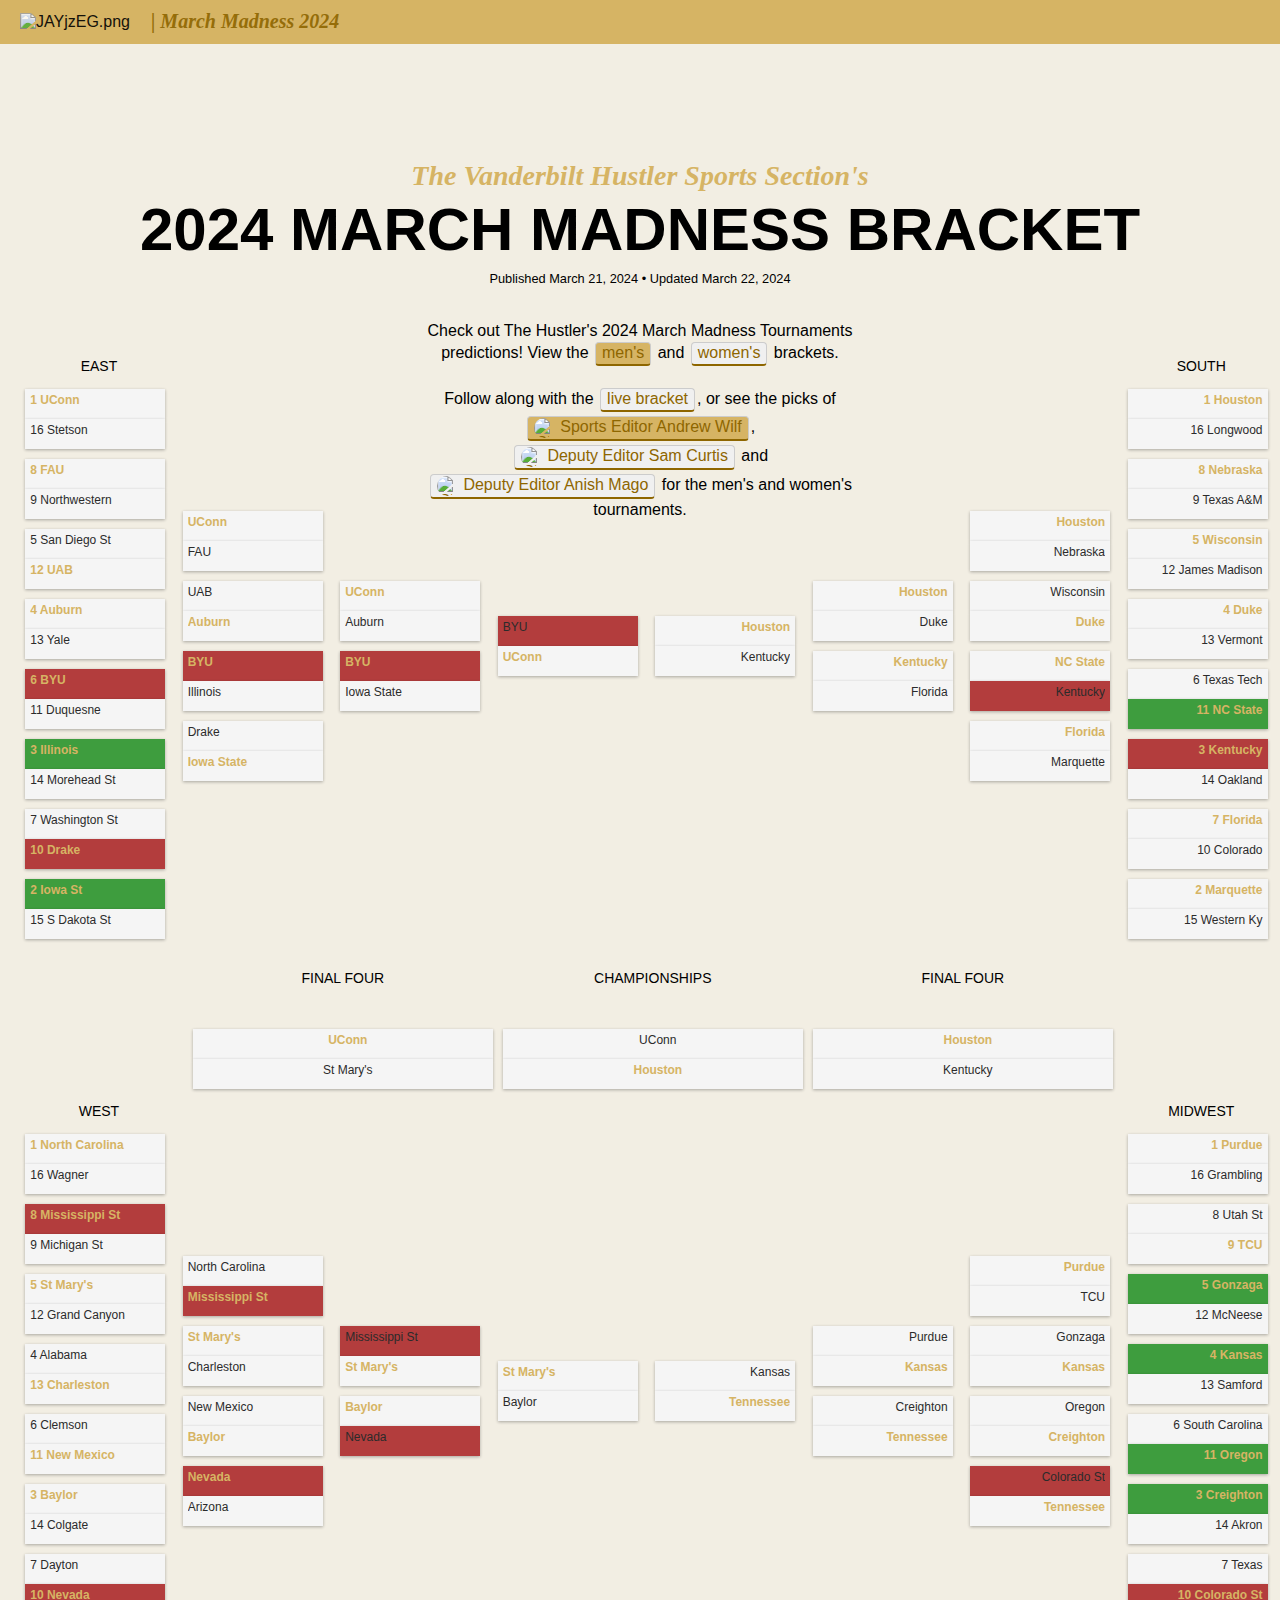
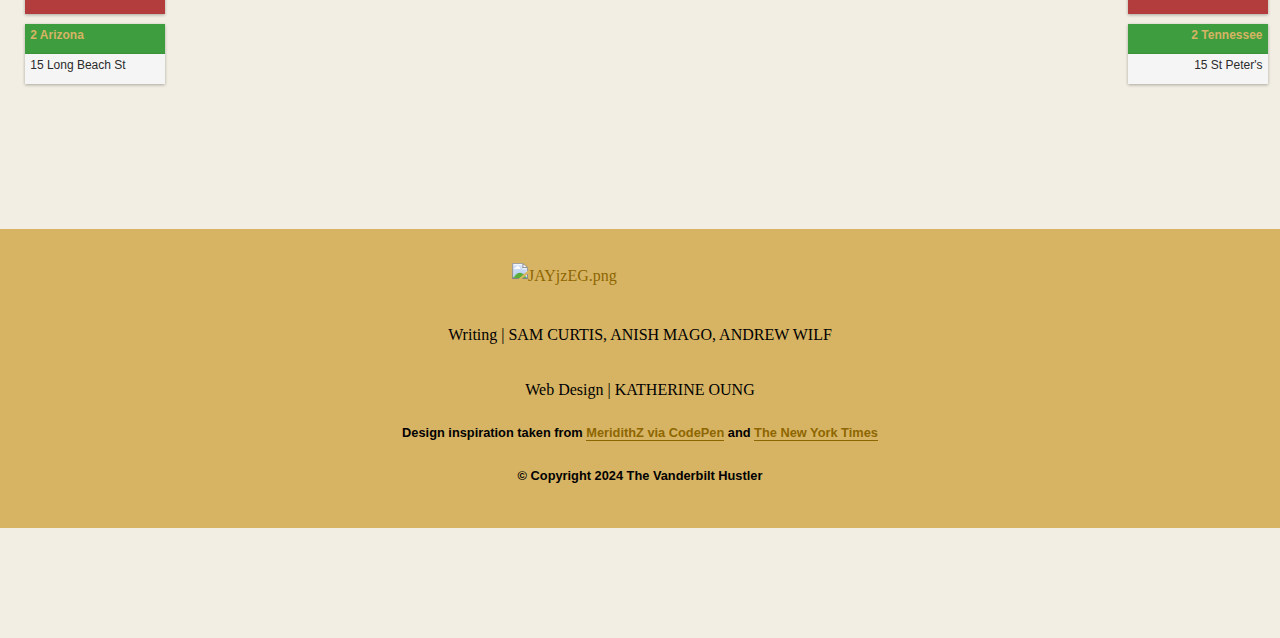
==== docs/mens-andrew-wilf.html @ 77423e3f "women's right, mens needs fix" ====
<!DOCTYPE html>
<html lang="en">
<head>
    <meta charset="UTF-8">
    <meta name="viewport" content="width=device-width, initial-scale=1.0">
    <meta http-equiv="X-UA-Compatible" content="ie=edge">
    
    <!-- Title -->
    <!-- TO DO change to your title -->
    <title onclick="location.href='index.html';">March Madness 2024 | The Vanderbilt Hustler</title>

    <!-- favicon -->
    <link rel="SHORTCUT ICON" href="https://iili.io/JAYjzEG.png">

    <!-- CSS stylesheets -->
    <link rel="stylesheet" href="css/normalize.css"> <!-- normalize — removes default browser styles -->
    <!-- see how bootstrap works: https://getbootstrap.com/docs/5.1/getting-started/introduction/ -->
    <link rel="stylesheet" href="https://stackpath.bootstrapcdn.com/bootstrap/4.1.3/css/bootstrap.min.css" integrity="sha384-MCw98/SFnGE8fJT3GXwEOngsV7Zt27NXFoaoApmYm81iuXoPkFOJwJ8ERdknLPMO" crossorigin="anonymous"> <!-- Bootstrap — for aligning text columns -->
    <link rel="stylesheet" href="./css/main.css"> <!-- default styles -->
    <link rel="stylesheet" href="./css/stylepreds.css"> <!-- Local stylesheet — put all your design choices here -->

    <!-- Font Awesome — for the social media icons and hamburger menu icon -->
    <script src="https://kit.fontawesome.com/ea52966d59.js" crossorigin="anonymous"></script>    

    <!-- TO DO: SOCIAL CARDS — editors will help you with this, don't worry about it for now -->
    <!-- BUT DONT FORGET ABOUT IT or your dom image won't show up on social media/texting -->
    <!--Open Graph Card for social display (Be sure to change these!)-->
    <meta property="og:url" content="http://vanderbilthustler.features.com/HustlerWrapped2023/home"/>
    <meta property="og:type" content="article"/>
    <meta property="og:title" content="Vanderbilt Hustler March Madness 2024"/> <!-- headline -->
    <meta property="og:description" content="The Hustler's 2023 year in review"/> <!-- abstract -->
    <meta property="og:site_name" content="Results and Hustler predications for March Madness">
    <meta property="og:image" content=""/> <!-- link to dominant image -->

    <!--Twitter Social Card (Be sure to change these!)-->
    <meta name="twitter:card" content="summary_large_image">
    <meta name="twitter:site" content="@VandyHustler">
    <meta name="twitter:creator" content="@VandyHustler">
    <meta name="twitter:title" content="Vanderbilt Hustler March Madness 2024"> <!-- headline -->
    <meta name="twitter:description" content="Results and Hustler predications for March Madness"> <!-- abstract -->
    <meta name="twitter:image" content=""> <!-- dominant image -->


</head>
<body>
    <!-- Google Tag Manager -->
    <!-- (also don't have to worry about this at all) -->
    <noscript>
        <iframe src="//www.googletagmanager.com/ns.html?id=GTM-NBJX8F" height="0" width="0" style="display:none;visibility:hidden"></iframe>
    </noscript>
    <script>(function(w,d,s,l,i){w[l]=w[l]||[];w[l].push({'gtm.start':
        new Date().getTime(),event:'gtm.js'});var f=d.getElementsByTagName(s)[0],
        j=d.createElement(s),dl=l!='dataLayer'?'&l='+l:'';j.async=true;j.src=
        '//www.googletagmanager.com/gtm.js?id='+i+dl;f.parentNode.insertBefore(j,f);
        })(window,document,'script','dataLayer','GTM-NBJX8F');
    </script>
    <!-- End Google Tag Manager -->

    <!-- Navbar -->
    <nav>
        <ul>
            <li class="logo">
                <a href="https://www.vanderbilthustler.com">
                    <img src="https://iili.io/JAYjzEG.png" alt="JAYjzEG.png" border="0">
                </a>
                <a href="index.html" id="surveyLink"><h8>| March Madness 2024</h8></a>
            </li>
        </ul>
    </nav>
    
    
    <div class="header-section">
        <h1>The Vanderbilt Hustler Sports Section's</h1>
        <h2 style="color: black;">2024 MARCH MADNESS BRACKET</h2>
        <p style="margin-top: 5px; color: black; text-align: center;"><small> Published March 21, 2024 • Updated March 22, 2024</small></p>
        <br>
        
      <div class="subhead-container">
          <div class="subhead" style="text-align: center;">
              Check out The Hustler's 2024 March Madness Tournaments predictions! View the 
              <a class="highlight active" id="mens" href="index.html">
                  men's
              </a> and 
              <a class="highlight" id="womens" href="womens.html">
                  women's
              </a> brackets.
      </div>
          
              <br>
              <div class="subhead" style="text-align: center;">
                  Follow along with the 
                  <a class="highlight" id="lb" href="index.html">
                      live bracket
                  </a>, or see the picks of 
                  <a class="highlight active" id="aw" href="mens-andrew-wilf.html">
                    <div class="circle-image" id="button"><img src="https://iili.io/JXtdqP4.jpg" alt="Circle Image"></div>
                    Sports Editor Andrew Wilf
                  </a>, 
                  <a class="highlight" id="sc" href="mens-sam-curtis.html">
                  <div class="circle-image" id="button"><img src="https://iili.io/JXtdKoG.jpg" alt="Circle Image"></div>
                    Deputy Editor Sam Curtis
                  </a> and 
                  <a class="highlight " id="am" href="mens-anish-mago.html">
                  <div class="circle-image" id="button"><img src="https://iili.io/JXtdfVf.jpg" alt="Circle Image"></div>
                    Deputy Editor Anish Mago
                  </a> for the men's and women's tournaments.
              </div>
                
      </div>
        
<div class="full-bracket" id="womens">
    <div class="bracket-container">

        <div class="bracket-level" id="first-round-east">
            <h3>EAST</h3>
            
            <div class="bracket-matchup">
                <div class="bracket-team winner">
                    <div class="bracket-text winner">
                        <div class="bracket-name">1 UConn</div>
                    </div>
                </div>

                <div class="bracket-team loser">
                    <div class="bracket-text">
                        <div class="bracket-name">16 Stetson</div>
                    </div>



                </div>
            

            </div>

            <div class="bracket-matchup">
                <div class="bracket-team winner">
                    <div class="bracket-text winner">
                        <div class="bracket-name">8 FAU</div>
                    </div>
            


                </div>

                <div class="bracket-team loser">
                    <div class="bracket-text">
                        <div class="bracket-name">9 Northwestern</div>
                    </div>



                </div>
            

            </div>

            <div class="bracket-matchup">
                <div class="bracket-team loser">
                    <div class="bracket-text">
                        <div class="bracket-name">5 San Diego St</div>
                    </div>
    

                </div>

                <div class="bracket-team winner">
                    <div class="bracket-text winner">
                        <div class="bracket-name">12 UAB</div>
                    </div>


                </div>
            

            </div>
            
            <div class="bracket-matchup">
                <div class="bracket-team winner">
                    <div class="bracket-text winner">
                        <div class="bracket-name">4 Auburn</div>
                    </div>


                </div>

                <div class="bracket-team loser">
                    <div class="bracket-text">
                        <div class="bracket-name">13 Yale</div>
                    </div>

                </div>
    
            </div>

            <div class="bracket-matchup">
                <div class="bracket-team winner" id="wrong">
                    <div class="bracket-text winner" id="wrong">
                        <div class="bracket-name">6 BYU</div>
                    </div>
            

                </div>

                <div class="bracket-team loser">
                    <div class="bracket-text">
                        <div class="bracket-name">11 Duquesne</div>
                    </div>

                </div>
            
            </div>

            <div class="bracket-matchup">
                <div class="bracket-team winner" id="right">
                    <div class="bracket-text winner" id="right">
                        <div class="bracket-name">3 Illinois</div>
                    </div>
            

                </div>

                <div class="bracket-team loser">
                    <div class="bracket-text">
                        <div class="bracket-name">14 Morehead St</div>
                    </div>

                </div>
            
            </div>

            <div class="bracket-matchup">
                <div class="bracket-team loser">
                    <div class="bracket-text">
                        <div class="bracket-name">7 Washington St</div>
                    </div>

                </div>

                <div class="bracket-team winner" id="wrong">
                    <div class="bracket-text winner">
                        <div class="bracket-name">10 Drake</div>
                    </div>

                </div>
            
            </div>

            <div class="bracket-matchup">
                <div class="bracket-team winner" id="right">
                    <div class="bracket-text winner">
                        <div class="bracket-name">2 Iowa St</div>
                    </div>
                </div>

                <div class="bracket-team loser">
                    <div class="bracket-text">
                        <div class="bracket-name">15 S Dakota St</div>
                    </div>

                </div>
            
            </div>


        </div>

        <div class="bracket-level" id="second-round-east">
          <div class="bracket-matchup">
            <div class="bracket-team winner">
              <div class="bracket-name">UConn</div><div class="bracket-score"></div>
            </div>
            <div class="bracket-team loser">
              <div class="bracket-name">FAU</div><div class="bracket-score"></div>
            </div></div>
          <div class="bracket-matchup">
            <div class="bracket-team loser">
              <div class="bracket-name">UAB</div><div class="bracket-score"></div>
            </div>
            <div class="bracket-team winner">
              <div class="bracket-name">Auburn</div><div class="bracket-score"></div>
            </div>
          </div>
          <div class="bracket-matchup">
            <div class="bracket-team winner" id="wrong">
                <div class="bracket-text winner" id="wrong">
              <div class="bracket-name">BYU</div><div class="bracket-score"></div>
              </div>
            </div>
            <div class="bracket-team loser">
              <div class="bracket-name">Illinois</div><div class="bracket-score"></div>
            </div>
          </div>
          <div class="bracket-matchup">
            <div class="bracket-team loser">
              <div class="bracket-name">Drake</div><div class="bracket-score"></div>
            </div>
            <div class="bracket-team winner">
              <div class="bracket-name">Iowa State</div><div class="bracket-score"></div>
            </div>
          </div>
        </div>

        <div class="bracket-level" id="sweet-16-east">
          <div class="bracket-matchup">
            <div class="bracket-team winner">
              <div class="bracket-name">UConn</div><div class="bracket-score"></div>
            </div>
            <div class="bracket-team loser">
              <div class="bracket-name">Auburn</div><div class="bracket-score"></div>
            </div>
          </div>
          <div class="bracket-matchup">
            <div class="bracket-team winner" id="wrong">
              <div class="bracket-name">BYU</div><div class="bracket-score"></div>
            </div>
            <div class="bracket-team loser">
              <div class="bracket-name">Iowa State</div><div class="bracket-score"></div>
            </div>
          </div>
        </div>

        <div class="bracket-level" id="elite-8-east">
          <div class="bracket-matchup">
            <div class="bracket-team" id="wrong">
              <div class="bracket-name">BYU</div><div class="bracket-score"></div>
            </div>
            <div class="bracket-team winner">
              <div class="bracket-name">UConn</div><div class="bracket-score"></div>
            </div>
          </div>
        </div>

        <div class="bracket-level" id="elite-8-south">
          <div class="bracket-matchup">
            <div class="bracket-team winner">
              <div class="bracket-name" id="right">Houston</div>
            </div>
            <div class="bracket-team">
              <div class="bracket-name" id="right">Kentucky</div>
            </div>
          </div>
        </div>

        <div class="bracket-level" id="sweet-16-south">
          <div class="bracket-matchup">
            <div class="bracket-team winner">
              <div class="bracket-score"></div><div class="bracket-name" id="right">Houston</div>
            </div>
            <div class="bracket-team loser">
              <div class="bracket-score"></div><div class="bracket-name" id="right">Duke</div>
            </div>
          </div>
          <div class="bracket-matchup">
            <div class="bracket-team winner">
              <div class="bracket-score"></div><div class="bracket-name" id="right">Kentucky</div>
            </div>
            <div class="bracket-team loser">
              <div class="bracket-score"></div><div class="bracket-name" id="right">Florida</div>
            </div>
          </div>
        </div>

        <div class="bracket-level" id="second-round-south">
          <div class="bracket-matchup">
            <div class="bracket-team winner">
              <div class="bracket-score"></div><div class="bracket-name" id="right">Houston</div>
            </div>
            <div class="bracket-team loser">
              <div class="bracket-score"></div><div class="bracket-name" id="right">Nebraska</div>
            </div>
          </div>
          <div class="bracket-matchup">
            <div class="bracket-team ">
              <div class="bracket-score"></div><div class="bracket-name" id="right">Wisconsin</div>
            </div>
            <div class="bracket-team winner">
              <div class="bracket-score"></div><div class="bracket-name" id="right">Duke</div>
            </div>
          </div>
          <div class="bracket-matchup">
            <div class="bracket-team winner">
              <div class="bracket-score"></div><div class="bracket-name" id="right">NC State</div>
            </div>
            <div class="bracket-team loser" id="wrong">
              <div class="bracket-score"></div><div class="bracket-name" id="right">Kentucky</div>
            </div>
          </div>
          <div class="bracket-matchup">
            <div class="bracket-team winner">
              <div class="bracket-score"></div><div class="bracket-name" id="right">Florida</div>
            </div>
            <div class="bracket-team loser">
              <div class="bracket-score"></div><div class="bracket-name" id="right">Marquette</div>
            </div>
          </div>
        </div>

        <div class="bracket-level" id="first-round-south">
            <h3>SOUTH</h3>

                <div class="bracket-matchup">
                    <div class="bracket-team winner">
                        <div class="bracket-text winner">
                            <div class="bracket-name" id="right">1 Houston</div>
                        </div>

                    </div>

                    <div class="bracket-team loser">
                        <div class="bracket-text">
                            <div class="bracket-name" id="right">16 Longwood</div>
                        </div>

                    </div>

            </div>

            <div class="bracket-matchup">
                <div class="bracket-team winner">
                    <div class="bracket-text winner">
                        <div class="bracket-name" id="right">8 Nebraska</div>
                    </div>

                </div>

            <div class="bracket-team loser">
                <div class="bracket-text">
                    <div class="bracket-name" id="right">9 Texas A&M</div>
                </div>


            </div>
        </div>

        <div class="bracket-matchup">
            <div class="bracket-team winner">
                <div class="bracket-text winner">
                    <div class="bracket-name" id="right">5 Wisconsin</div>
                </div>
    

            </div>

        <div class="bracket-team loser">
            <div class="bracket-text">
                <div class="bracket-name" id="right">12 James Madison</div>
            </div>


        </div>
    </div>

            <div class="bracket-matchup">
            <div class="bracket-team winner">
                <div class="bracket-text winner">
                    <div class="bracket-name" id="right">4 Duke</div>
                </div>
    


            </div>

        <div class="bracket-team loser">
            <div class="bracket-text">
                <div class="bracket-name" id="right">13 Vermont</div>
            </div>



        </div>
    </div>

    <div class="bracket-matchup">
            <div class="bracket-team loser">
                <div class="bracket-text">
                    <div class="bracket-name" id="right">6 Texas Tech</div>
                </div>
    

            </div>

        <div class="bracket-team winner" id="right">
            <div class="bracket-text winner" >
                <div class="bracket-name" id="right">11 NC State</div>
            </div>


        </div>
    </div>

        <div class="bracket-matchup">
            <div class="bracket-team winner" id="wrong">
                <div class="bracket-text winner">
                    <div class="bracket-name" id="right">3 Kentucky</div>
                </div>


            </div>

        <div class="bracket-team loser">
            <div class="bracket-text">
                <div class="bracket-name" id="right">14 Oakland</div>
            </div>

            </div>
        </div>

        <div class="bracket-matchup">
            <div class="bracket-team winner">
                <div class="bracket-text winner">
                    <div class="bracket-name" id="right">7 Florida</div>
                </div>

            </div>

        <div class="bracket-team loser">
            <div class="bracket-text">
                <div class="bracket-name" id="right">10 Colorado</div>
            </div>

            </div>
        </div>

        <div class="bracket-matchup">
            <div class="bracket-team winner">
                <div class="bracket-text winner">
                    <div class="bracket-name" id="right">2 Marquette</div>
                </div>

            </div>

        <div class="bracket-team loser">
            <div class="bracket-text">
                <div class="bracket-name" id="right">15 Western Ky</div>
            </div>

            </div>
        </div>

        </div>

    </div>

    <div class="bracket-container" id="finals">

        <div class="bracket-level" id="middle">
            <h3>FINAL FOUR</h3>
            <div class="bracket-matchup" id="middle">
                <div class="bracket-team winner">
                    <div class="bracket-name" style="text-align: center;">UConn</div><div class="bracket-score"></div>
                </div>
                <div class="bracket-team">
                    <div class="bracket-name" style="text-align: center;">St Mary's</div><div class="bracket-score"></div>
                </div>
            </div>
        </div>

        <div class="bracket-level" id="middle">
            <h3>CHAMPIONSHIPS</h3>
            <div class="bracket-matchup" id="middle">
              <div class="bracket-team">
                <div class="bracket-name" style="text-align: center;">UConn</div><div class="bracket-score"></div>
              </div>
              <div class="bracket-team winner">
                <div class="bracket-name" style="text-align: center;">Houston</div><div class="bracket-score"></div>
              </div>
            </div>
        </div>

        <div class="bracket-level" id="middle">
            <h3>FINAL FOUR</h3>
            <div class="bracket-matchup" id="middle">
              <div class="bracket-team winner">
                <div class="bracket-name" style="text-align: center;">Houston</div><div class="bracket-score"></div>
            </div>
              <div class="bracket-team">
                <div class="bracket-name" style="text-align: center;">Kentucky</div><div class="bracket-score"></div>
              </div>
            </div>
        </div>

    </div>
    

    <div class="bracket-container">
        <div class="bracket-level" id="first-round-west">
            <h3>WEST</h3>
            <div class="bracket-matchup">
                <div class="bracket-team winner">
                    <div class="bracket-text winner">
                        <div class="bracket-name">1 North Carolina</div>
                    </div>
        
                </div>

                <div class="bracket-team loser">
                    <div class="bracket-text">
                        <div class="bracket-name">16 Wagner</div>
                    </div>


                </div>
            

            </div>

            <div class="bracket-matchup">
                <div class="bracket-team winner" id="wrong">
                    <div class="bracket-text winner">
                        <div class="bracket-name">8 Mississippi St</div>
                    </div>
            
                </div>

                <div class="bracket-team loser">
                    <div class="bracket-text">
                        <div class="bracket-name">9 Michigan St</div>
                    </div>


                </div>
            

            </div>

            <div class="bracket-matchup">
                <div class="bracket-team winner">
                    <div class="bracket-text winner">
                        <div class="bracket-name">5 St Mary's</div>
                    </div>
            


                </div>

                <div class="bracket-team loser">
                    <div class="bracket-text">
                        <div class="bracket-name">12 Grand Canyon</div>
                    </div>
                

                </div>
            

            </div>
            
            <div class="bracket-matchup">
                <div class="bracket-team loser">
                    <div class="bracket-text">
                        <div class="bracket-name">4 Alabama</div>
                    </div>

                </div>

                <div class="bracket-team winner">
                    <div class="bracket-text winner">
                        <div class="bracket-name">13 Charleston</div>
                    </div>

                </div>
    
            </div>

            <div class="bracket-matchup">
                <div class="bracket-team loser">
                    <div class="bracket-text">
                        <div class="bracket-name">6 Clemson</div>
                    </div>

                </div>

                <div class="bracket-team winner">
                    <div class="bracket-text winner">
                        <div class="bracket-name">11 New Mexico</div>
                    </div>
                </div>
            
            </div>

            <div class="bracket-matchup">
                <div class="bracket-team winner">
                    <div class="bracket-text winner">
                        <div class="bracket-name">3 Baylor</div>
                    </div>

                </div>

                <div class="bracket-team loser">
                    <div class="bracket-text">
                        <div class="bracket-name">14 Colgate</div>
                    </div>

                </div>
            
            </div>

            <div class="bracket-matchup">
                <div class="bracket-team loser">
                    <div class="bracket-text">
                        <div class="bracket-name">7 Dayton</div>
                    </div>

                </div>

                <div class="bracket-team winner" id="wrong">
                    <div class="bracket-text winner" >
                        <div class="bracket-name">10 Nevada</div>
                    </div>

                </div>
            
            </div>

            <div class="bracket-matchup">
                <div class="bracket-team winner" id="right">
                    <div class="bracket-text winner">
                        <div class="bracket-name">2 Arizona</div>
                    </div>

                </div>

                <div class="bracket-team loser">
                    <div class="bracket-text">
                        <div class="bracket-name">15 Long Beach St</div>
                    </div>

                </div>
            
            </div>

        </div>
            
        <div class="bracket-level" id="second-round-west">
          <div class="bracket-matchup">
            <div class="bracket-team ">
              <div class="bracket-name">North Carolina</div><div class="bracket-score"></div>
            </div>
            <div class="bracket-team winner" id="wrong">
              <div class="bracket-name">Mississippi St</div><div class="bracket-score"></div>
            </div></div>
          <div class="bracket-matchup">
            <div class="bracket-team winner">
              <div class="bracket-name">St Mary's</div><div class="bracket-score"></div>
            </div>
            <div class="bracket-team loser">
              <div class="bracket-name">Charleston</div><div class="bracket-score"></div>
            </div>
          </div>
          <div class="bracket-matchup">
            <div class="bracket-team ">
              <div class="bracket-name">New Mexico</div><div class="bracket-score"></div>
            </div>
            <div class="bracket-team winner">
              <div class="bracket-name">Baylor</div><div class="bracket-score"></div>
            </div>
          </div>
          <div class="bracket-matchup">
            <div class="bracket-team winner" id="wrong">
              <div class="bracket-name">Nevada</div><div class="bracket-score"></div>
            </div>
            <div class="bracket-team loser">
              <div class="bracket-name">Arizona</div><div class="bracket-score"></div>
            </div>
          </div>
        </div>

        <div class="bracket-level" id="sweet-16-west">
          <div class="bracket-matchup">
            <div class="bracket-team " id="wrong">
              <div class="bracket-name">Mississippi St</div><div class="bracket-score"></div>
            </div>
            <div class="bracket-team winner">
              <div class="bracket-name">St Mary's</div><div class="bracket-score"></div>
            </div>
          </div>
          <div class="bracket-matchup">
            <div class="bracket-team winner">
              <div class="bracket-name">Baylor</div><div class="bracket-score"></div>
            </div>
            <div class="bracket-team loser" id="wrong">
              <div class="bracket-name">Nevada</div><div class="bracket-score"></div>
            </div>
          </div>
        </div>

        <div class="bracket-level" id="elite-8-west">
          <div class="bracket-matchup">
            <div class="bracket-team winner">
              <div class="bracket-name winner">St Mary's</div><div class="bracket-score"></div>
            </div>
            <div class="bracket-team">
              <div class="bracket-name">Baylor</div><div class="bracket-score"></div>
            </div>
          </div>
        </div>

        <div class="bracket-level" id="elite-8-midwest">
          <div class="bracket-matchup">
            <div class="bracket-team loser">
              <div class="bracket-score"></div><div class="bracket-name" id="right">Kansas</div>
            </div>
            <div class="bracket-team winner">
              <div class="bracket-score"></div><div class="bracket-name" id="right">Tennessee</div>
            </div>
          </div>
        </div>

        <div class="bracket-level" id="sweet-16-midwest">
          <div class="bracket-matchup">
            <div class="bracket-team">
              <div class="bracket-score"></div><div class="bracket-name" id="right">Purdue</div>
            </div>
            <div class="bracket-team winner">
              <div class="bracket-score"></div><div class="bracket-name" id="right">Kansas</div>
            </div>
          </div>
          <div class="bracket-matchup">
            <div class="bracket-team loser">
              <div class="bracket-score"></div><div class="bracket-name" id="right">Creighton</div>
            </div>
            <div class="bracket-team winner">
              <div class="bracket-score"></div><div class="bracket-name" id="right">Tennessee</div>
            </div>
          </div>
        </div>

        <div class="bracket-level" id="second-round-midwest">
          <div class="bracket-matchup">
            <div class="bracket-team winner">
              <div class="bracket-score"></div><div class="bracket-name" id="right">Purdue</div>
            </div>
            <div class="bracket-team ">
              <div class="bracket-score"></div><div class="bracket-name" id="right">TCU</div>
            </div>
          </div>
          <div class="bracket-matchup">
            <div class="bracket-team">
              <div class="bracket-score"></div><div class="bracket-name" id="right">Gonzaga</div>
            </div>
            <div class="bracket-team winner">
              <div class="bracket-score"></div><div class="bracket-name" id="right">Kansas</div>
            </div>
          </div>
          <div class="bracket-matchup">
            <div class="bracket-team ">
              <div class="bracket-score"></div><div class="bracket-name" id="right">Oregon</div>
            </div>
            <div class="bracket-team winner">
              <div class="bracket-score"></div><div class="bracket-name" id="right">Creighton</div>
            </div>
          </div>
          <div class="bracket-matchup">
            <div class="bracket-team " id="wrong">
              <div class="bracket-score"></div><div class="bracket-name" id="right">Colorado St</div>
            </div>
            <div class="bracket-team winner">
              <div class="bracket-score"></div><div class="bracket-name" id="right">Tennessee</div>
            </div>
          </div>
        </div>

        <div class="bracket-level" id="first-round-midwest">
            <h3>MIDWEST</h3>

            <div class="bracket-matchup">
                <div class="bracket-team winner">
                    <div class="bracket-text winner">
                        <div class="bracket-name" id="right">1 Purdue</div>
                    </div>
    

                </div>

                <div class="bracket-team loser">
                    <div class="bracket-text">
                        <div class="bracket-name" id="right">16 Grambling</div>
                    </div>
                </div>

        </div>

        <div class="bracket-matchup">
            <div class="bracket-team loser">
                <div class="bracket-text">
                    <div class="bracket-name" id="right">8 Utah St</div>
                </div>
    

            </div>

            <div class="bracket-team winner">
                <div class="bracket-text winner">
                    <div class="bracket-name" id="right">9 TCU</div>
                </div>

            </div>

    </div>

    <div class="bracket-matchup">
        <div class="bracket-team winner" id="right">
            <div class="bracket-text winner">
                <div class="bracket-name" id="right">5 Gonzaga</div>
            </div>

        </div>

        <div class="bracket-team loser">
            <div class="bracket-text">
                <div class="bracket-name" id="right">12 McNeese</div>
            </div>

        </div>

</div>

<div class="bracket-matchup">
    <div class="bracket-team winner" id="right">
        <div class="bracket-text winner">
            <div class="bracket-name" id="right">4 Kansas</div>
        </div>

    </div>

    <div class="bracket-team loser">
        <div class="bracket-text">
            <div class="bracket-name" id="right">13 Samford</div>
        </div>

    </div>

</div>

<div class="bracket-matchup">
    <div class="bracket-team loser">
        <div class="bracket-text">
            <div class="bracket-name" id="right">6 South Carolina</div>
        </div>

    </div>

    <div class="bracket-team winner" id="right">
        <div class="bracket-text winner">
            <div class="bracket-name" id="right">11 Oregon</div>
        </div>
    </div>

</div>

<div class="bracket-matchup">
    <div class="bracket-team winner" id="right">
        <div class="bracket-text winner">
            <div class="bracket-name" id="right">3 Creighton</div>
        </div>

    </div>

    <div class="bracket-team loser">
        <div class="bracket-text">
            <div class="bracket-name" id="right">14 Akron</div>
        </div>


    </div>

</div>

<div class="bracket-matchup">
    <div class="bracket-team loser">
        <div class="bracket-text">
            <div class="bracket-name" id="right">7 Texas</div>
        </div>

    </div>

    <div class="bracket-team winner" id="wrong">
        <div class="bracket-text winner">
            <div class="bracket-name" id="right">10 Colorado St</div>
        </div>
    </div>

</div>

<div class="bracket-matchup">
    <div class="bracket-team winner" id="right">
        <div class="bracket-text winner">
            <div class="bracket-name" id="right">2 Tennessee</div>
        </div>

    </div>

    <div class="bracket-team loser">
        <div class="bracket-text">
            <div class="bracket-name" id="right">15 St Peter's</div>
        </div>

    </div>

</div>

</div>

</div>
</div>  


    <footer>
        <div class="container">
            <div class="row justify-content-center">
                <div class="col-md-3 text-center"> <!-- Center the content in the column -->
                    <a href="https://www.vanderbilthustler.com">
                        <img src="https://iili.io/JAYjzEG.png" alt="JAYjzEG.png" class="footer-logo">
                    </a>
                </div>
            </div>
            <div class="row justify-content-center">
                <div class="col-md-6 text-center"> <!-- Center the content in the column -->
                    <h6 >Writing | SAM CURTIS, ANISH MAGO, ANDREW WILF</h6>
                    <h6 style="margin-bottom: 20px;">Web Design | KATHERINE OUNG</h6>
                    <p style="margin-top: 10px; color: black;"><small> Design inspiration taken from <a href="https://codepen.io/meredithz/pen/VYadPy">MeridithZ via CodePen</a> and <a href="https://www.nytimes.com/interactive/2023/sports/ncaabasketball/march-madness-mens-bracket.html">The New York Times</small></p>
                    <p style="margin-top: 10px; color: black;"><small>&copy; Copyright 2024 The Vanderbilt Hustler</small></p>
                </div>
            </div>
        </div>
    </footer> 

    <!-- Jquery cdn — used to set data scroll speed (set in ids.js file) -->
    <script src="https://ajax.googleapis.com/ajax/libs/jquery/3.5.1/jquery.min.js"></script>
    <script src="js/script.js"></script>
</body>
</html>
---- docs/css/main.css ----
/*
    CSS STYLES
    These are the default styles for the buildout.
*/

/* natural box model */
html {
    box-sizing: border-box;
}
*, *:before, *:after {
    box-sizing: inherit;
}

html, body{
    position: relative;
    background-color: #F2EEE3;
    overflow-x: auto;
  }
  
/* UTILITIES */
/* hides an element on screen, but not from screen readers */
.sr-only {
    position: absolute;
    width: 1px;
    height: 1px;
    padding: 0;
    margin: -1px;
    overflow: hidden;
    clip: rect(0, 0, 0, 0);
    border: 0;
}

/* COLORS */
/* Use color variables so it's easier to change colors later */
/* Will create a warning in the W3C CSS validator */
/* Ignore that - CSS variables are fine to use */
:root {
    --footer: #F2EEE3;
    --gray: rgb(0, 0, 0, 0.1);
}

/*
    TYPOGRAPHY
*/

.subhead-container {
    width: 35%;
    margin: 0 auto; /* Center the container horizontally */
    justify-content: center;
}

p {
    font-family: 'Libre Franklin', sans-serif;
    font-weight: 450;
    font-size: 16px;
    justify-content: center;
    color: black;
    line-height: auto;
    text-align: center;

}

.subhead {
    font-family: 'Libre Franklin', sans-serif;
    font-weight: 450;
    font-size: 16px;
    justify-content: center;
    color: black;
    line-height: auto;
    text-align: center;

}

h1, .bylines p, footer p {
    font-family: 'Libre Franklin', sans-serif;
    font-weight: 850;
}
h1, h2, h3 {
    text-align: center;
    margin: 0 auto;
    max-width: 80%;
    color: #D6B464;
}
  
h1 { /* first headline */
    padding: 30vh 0 0.75em;
    font-size: 28px;
    font-family: 'Georgia', serif;
    font-style: italic;
    position: static;

}

h2 { /* second headline */
    padding: 20vh 0 0.75em;
    font-family: 'Libre Franklin', sans-serif;
    font-size: 60px;
    font-weight: 700;
    margin-top: -0.3em; /* Adjust the value to move the text up */
    padding: 0; /* Reset padding to remove any extra space */
}

h3 { /* third headline */
    font-family: 'Libre Franklin', sans-serif;
    font-weight: 500;
    font-size: 14px;
    justify-content: center;
    text-align: center;
    color: black;
    margin: auto;
    line-height: 2.5em;
}

h4 { /* section header */
    font-family: 'Libre Franklin', sans-serif;
    font-weight: 700;
    font-size: 30px;
    font-size: bold;
    color: white;
}

h5 { /* container text */
    font-family: 'Libre Franklin', sans-serif;
    font-weight: 200;
    font-size: 15px;
    color: white;

}

h6 { /* footer1*/
    font-weight: 400;
    font-size: 16px;
    line-height: 18px;
    text-align: center;

}

h7 { /* footer2 */
    font-weight: 700;
    font-size: 16px;
    line-height: 18px;
    text-align: center;
    color: #D6B464;
}

h8 { /* footer2 */
    font-family: 'Georgia', serif;
    font-weight: 700;
    font-size: 20px;
    line-height: 18px;
    text-align: center;
    color: #8E6600;
    font-style: italic;

}

h9 { /* navbar */
    font-weight: 400;
    font-size: 25px;
    line-height: 18px;
    top: 5.8px;
}

h10 { /* text box head */
    font-weight: 700; /* Bold */
    font-size: 23px;
    line-height: 23px;
    text-align: center;
    color: #D6B464;
}

h11 { /*body subheads*/
    font-family: 'Libre Franklin';
    font-weight: 700;
    font-size: 24px;
    justify-content: left;
    color: white;

}

h12 { /*body subhead star*/
    font-family: 'Libre Franklin', sans-serif;
    font-size: 24px;
    font-weight: 800;
    margin-top: -0.5em; /* Adjust the value to move the text up */
    color: #D6B464;

}

h13 /*section divider*/ {
    font-family: 'Libre Franklin';
    font-weight: 700;
    font-size: 50px;
    display: flex;
    justify-content: center;
    align-items: center;
    text-align: center;
    color: #8E6600;
}

h14 /*panel text*/ {
    font-family: 'Libre Franklin', sans-serif;
    font-weight: 200;
    font-size: 22px;
    color: white;
}


.bylines p { /* bylines */
    font-size: 14px;
    line-height: 1;
    margin: 0.0em;
}
.bylines div p:nth-child(even) { /* adjust spacing for subbylines */
    margin-bottom: 0.6em;
}
.bylines div:after { /* add horizontal lines btwn byline divs */
    content: "";
    border: 1px solid var(--gray);
    width: 100%;
    height: 0;
    display: block;
    margin: 1.0em 0;
}
.related { /* related tag */
    padding: 1.0em 0;
    font-size: 0.95em;
}
.related span {
    font-family: 'Inter', sans-serif;
    font-weight: 500;
}
footer {
    font-size: 16px;
    line-height: 26px;
    font-weight: 300;
}
.section-break { /* three asterisks */
    padding-top: 15px;
    padding-bottom: 15px;
    letter-spacing: 25px;
    text-align: center;
}


/* 
    HEADER
*/
header {
    background-size: cover;
    height: 2vh; /* makes image same height as screen */
}
/* navbar */
nav {
    color: #8E6600; /* Set your desired text color */
    position: fixed;
    width: 100%;
    z-index: 200;
    background-color: #D6B464; /* Set your initial background color */
    border: 2px solid #D6B464; /* This adds a black border to the bottom of the nav */
    padding-top: -0.5px;
}



nav li {
    list-style-type: none;
    white-space: nowrap;
}

nav li a {
    margin: 0 0.5em;
    color: #F2EEE3; /* Set your desired text color */
    text-decoration: none;
}

nav ul {
    margin: 0;
    padding: 10px;
    display: flex;
    justify-content: space-between; /* This will evenly distribute the items horizontally */
    align-items: center; /* This will vertically center align the items */
    flex-flow: row wrap;
    -webkit-align-items: center;
    align-items: center;
}

li.logo p {
    display: inline; /* Display the text inline with the logo */
    margin-left: 10px; /* Adjust the spacing as needed */
    margin-top: 5px; /* Adjust the margin-top to move the text down */

}

/* styles for li items makes the spacing/alignment work on the menu */
/* also allows the responsive menu toggler behavior */
li.logo {
    margin-right: auto; /* put the logo on the left */
    display: flex;
    align-items: center;
    font-size: 16px;
    font-family: 'Inter', sans-serif;
}
li.logo img {
    width: 50px;
    padding-right: 5px;
}
li.logo span {
    display: none;
    -webkit-transition: 1s; /* For Safari 3.1 to 6.0 */
    transition: 1s;
}
li.item {
    font-size: 18px;
    text-align: left;
}
li.item a {
    margin-top: 0em; /* Adjust this value to move the "ABOUT" text up */

}

nav a {
    /* so the ENTIRE item is clickable */
    display: block;
    
    /* design choices */
    text-decoration: none;
    font-family: 'Open Sans', sans-serif;
    color: #F2EEE3;
    opacity: 0.9;
}
/* hide all list items **that aren't logo or toggle** */
/*ul li:not(.logo):not(.toggle) {
    display: none;
}
ul div {
    display: none;
}
/* reveal hidden items (on toggle) 
/* force this display to take precedence and be more "!important" 
/* to display properly, also set the width to 100% 
.show {
    display: block !important;
    width: 100%;
    margin-bottom: 8px;
} */

/* DROPDOWN MENU
*/
.dropdown-content {
    display: none;
    position: absolute;
    background-color: #F2EEE3;
    min-width: 160px;
    z-index: 1;
    top: 22px;

}

/* Show Dropdown Content on Hover and on Click */
.item.dropdown:hover .dropdown-content,
.item.dropdown.click:focus .dropdown-content {
    display: block;
}

.item.dropdown {
    margin-left: auto; /* Push "THE SURVEY" to the right */
    margin: 10; /* Reset margins */
    padding: 0; /* Reset paddings */
    top: 0px;
}

@media screen and (max-width: 480px) {
    .item.dropdown {
        display: none; /* or any other styling for hiding */
    }
}


/* 
    ARTICLE ALIGNMENT (flexbox added in larger view widths)
*/
article:first-child {
    padding-top: 5%;
}
section p:first-child {
    margin-top: 0;
}
.bylines {
    padding-top: 6.5px;
}

.chart-container {
    max-width: 500px;
    margin: 5px; /* This will center the container if its width is less than the parent container */
}

.quote {
    font-size: 24px;
    line-height: 28px;
    margin-bottom: 0px;
    text-align: center;
    font-style: italic;
    font-family: 'Georgia', serif;
    font-weight: 300;
}
.attribute {
    font-family: 'Inter', sans-serif;
    font-size: 16px;
    color: grey;
    margin-top: 0;
    text-align: center;
}

/*
    LINKS
*/
/* Custom link style */

/* default link styles */
a:link, a:visited {
    color:#8E6600;
    text-decoration: none;
    border-bottom: 0.125em solid #8E6600;
}
a:hover {
    color: #8E6600;
    border-bottom: 0.125em solid #8E6600;
}

/* navbar social icons */
nav li a:link, nav li a:visited {
    color: black;
    text-decoration: none;
    border-bottom: none;
}
nav li a:hover, nav li a:active {
    color: #D6B464;
    text-decoration: none;
    border-bottom: none;
}
/* byline links */
.bylines a:link, .bylines a:active {
    color: #D6B464;
    text-decoration: none;
    border-bottom: none;
}
.bylines a:hover, .bylines a:visited {
    color: #D6B464;
    text-decoration: underline;
    border-bottom: none;
}

/*
    FOOTER
*/
footer {
    background-color: #D6B464;
    padding: 30px 0 15px;
}

/* 
    ADVERTISEMENTS
*/
.ad {
    padding-top: 30px;
    padding-bottom: 30px;
    text-align: center;
    font-family: 'Inter';
}
.ad-caption {
    text-align: center; 
    font-size: 12px; 
    padding-top: 15px; 
    font-family: 'Inter', sans-serif; 
    text-transform: uppercase;
}
.ad-block {
    margin-top: 10px; padding-bottom: 20px;
    margin-bottom: 20px;
}
.ad-code {
    padding-bottom: 30px;
}
---- docs/css/stylepreds.css ----
/* FONTS */
/* add any @import statements for novelty fonts you want to use here ↓ */

/* COLORS */
/* set any colors you plan to use throughout the buildout here */
/* then you can adjust the color value easily */

.header-section {
  position: relative;
  top: -110px; /* Adjust this value to move the section up or down */
}

/* SET ANY MORE STYLES YOU WANT HERE: */
@import url(https://fonts.googleapis.com/css?family=Open+Sans:400italic,400,700);
@import url(https://fonts.googleapis.com/css?family=Dosis);

html, body{
  position: relative;
  background-color: #F2EEE3;
  overflow-y: auto;
  overflow-x: scroll;
}

/*IMAGE AND BUTTON STYLES*/
.highlight {
  display: inline-block;
  padding: 1px 6px; /* Adjust padding as needed */
  background-color: #f0f0f0; /* Box background color */
  border: 1.5px solid #ccc; /* Box border */
  margin: 2px;
  border-radius: 4px; /* Rounded corners */
  transition: background-color 0.3s ease; /* Smooth transition */

  font-family: 'Libre Franklin', sans-serif;
  font-weight: 300;
  font-size: 16px;
  justify-content: center;
  color: black;
  line-height: auto;
  text-align: center;
}

.highlight:hover {
  background-color: #D6B464; /* Change background color on hover */
  cursor: pointer;
}

.highlight:active {
  background-color: #D6B464;
}

.highlight.active {
  background-color: #D6B464;
}

.circle-container {
  display: flex;
  flex-direction: row;
  align-items: flex-start;
  margin-left: 5px;
  margin-bottom: 10px;
  margin-top: -3px;
}

.circle-image {
  width: 30px; /* Adjust size as needed */
  height: 30px; /* Adjust size as needed */
  border-radius: 50%; /* Makes the image a circle */
  overflow: hidden; /* Ensures the image stays within the circle */
  display: inline-block; /* Use inline-block to ensure proper display */
  vertical-align: middle; /* Align the circle images vertically in the middle */
  margin-right: 8px;
}

.circle-image#button {
  width: 20px; /* Adjust size as needed */
  height: 20px; /* Adjust size as needed */
  margin-right: 2px;
}


.circle-image img {
  width: 120%; /* Ensures the image takes up the entire circle */
  height: 120%; /* Maintains aspect ratio */
  vertical-align: middle; /* Align the circle images vertically in the middle */
  margin-bottom: 10px;
  margin-right: 20px; /* Move the image to the left within the frame */
}


/*BRACKET STYLES*/
.bracket-container {
  display: flex;
  height: 100%;
  justify-content: center; /* Center items horizontally */
  max-width: 100%; /* Adjust max-width as needed */
  align-items: center; /* Center items vertically */
  text-align: center; /* Optional: Center text inside items */
  margin-bottom: 140px;
  margin-top: -170px;
  margin-left: 1.58%; /* Auto left margin to center */
  margin-right: 0px; /* Auto right margin to center */
}


.bracket-container#finals {
  display: flex;
  justify-content: center;
  align-items: center;
  width: 70%; /* Adjust width as needed */
  height: 160px;
  margin-top: -150px;
  margin-bottom: 170px;
  margin-left: 16%;
}


.bracket-level{
  display: flex;
  flex-direction: column;
  justify-content: space-around;
  height: 100%;
  width: 100%;
}

.bracket-level#final-4 {
  margin-top: 1.1em;
}

.bracket-matchup{
  height: 60px;
  display: flex;
  flex-direction: column;
  justify-content: space-between;
  margin: 5px;
  width: 140px;
}

.bracket-matchup#middle{
  display: flex;
  flex-direction: column;
  justify-content: center;
  text-align: center;
  margin-left: 5px;
  width: 300px;
}

.bracket-text {
  display: flex;
  flex-direction: row;
  justify-content: space-between; /* Align items with space between them */
  align-items: center; /* Center items vertically */
}

.bracket-text#right {
  background-color: rgb(62, 157, 62);
}

.bracket-text#wrong {
  background-color: rgb(179, 61, 61);
}

.bracket-team#right {
  background-color: rgb(62, 157, 62);
}

.bracket-team#wrong {
  background-color: rgb(179, 61, 61);
}

.bracket-team{
  height: 65px;
  width: 100%;
  background-color: #F5F5F5;
  box-shadow: rgba(0, 0, 0, 0.3) 0 1px 3px;
  display: row;
  text-align: left;
}

.bracket-name{
  font-family: 'Libre Franklin', sans-serif;
  width: 100%;
  font-size: .75em;
  margin-left: 5px;
  overflow: hidden;
  text-overflow: ellipsis;
  white-space: nowrap;
  color: #2B2B2B;
  text-align: left;
  margin: 5px;
}

.bracket-name#final{
  display: flex; 
  justify-content: center; 
  align-items: center;
  margin-left: 0px;
  text-align: center;

}

.bracket-name#right{
  text-align: right;
  margin-right: 5px;
  margin-left: -5px;


}

.bracket-score{
  font-family: 'Libre Franklin', sans-serif;
  width: 50%;
  font-size: .75em;
  line-height: 1.5em;
  overflow: hidden;
  color: #2B2B2B;
  text-align: right;
}

.bracket-score#right{
  margin-left: 4px;
  text-align: left;
}

.winner>.bracket-name, .winner>.bracket-score .winner>.bracket-text{
  font-weight: bold;
  color: #D6B464;
}

.footer-logo {
  max-width: 20%; /* Ensure the image doesn't exceed its container */
  height: auto; /* Maintain the image's aspect ratio */
  display: block; /* Remove extra space below the image */
  margin: 0 auto; /* Center the image horizontally */
}

/* Optional: Add some space around the image */
.container {
  padding-top: 4px;
  padding-bottom: 8px;
}

footer .col-md-3 {
  margin-bottom: 20px; /* Adjust the value for the desired space */
}


/* MEDIA QUERIES FROM SMALLEST TO LARGEST = MOBILE FIRST */
/* use these for responsive design — you can set different styles based on how wide the screen is */
/* Extra small devices (portrait phones, less than 576px)
No media query for `xs` since this is the default */

/* Small devices (landscape phones, 576px and up) */
/*@media (min-width: 576px) { 
    
} */

@media (max-width: 1000px) {
  header {
    background-repeat: no-repeat;
    background-size: cover;
    background-position: center center;
  }
}

/* Medium devices (tablets, 768px and up) */
/*@media (min-width: 768px) {
    header {
        /* adjust header image positioning for larger devices if needed */
        /* you can also change the header image for mobile here */
        /* background-position: 50% 50%; 
    } 
  }
*/


/* Large devices (desktops, 992px and up) */
/*@media (min-width: 992px) {

}

/* Extra large devices (large desktops, 1200px and up) */
/*@media (min-width: 1200px) {

}
*/
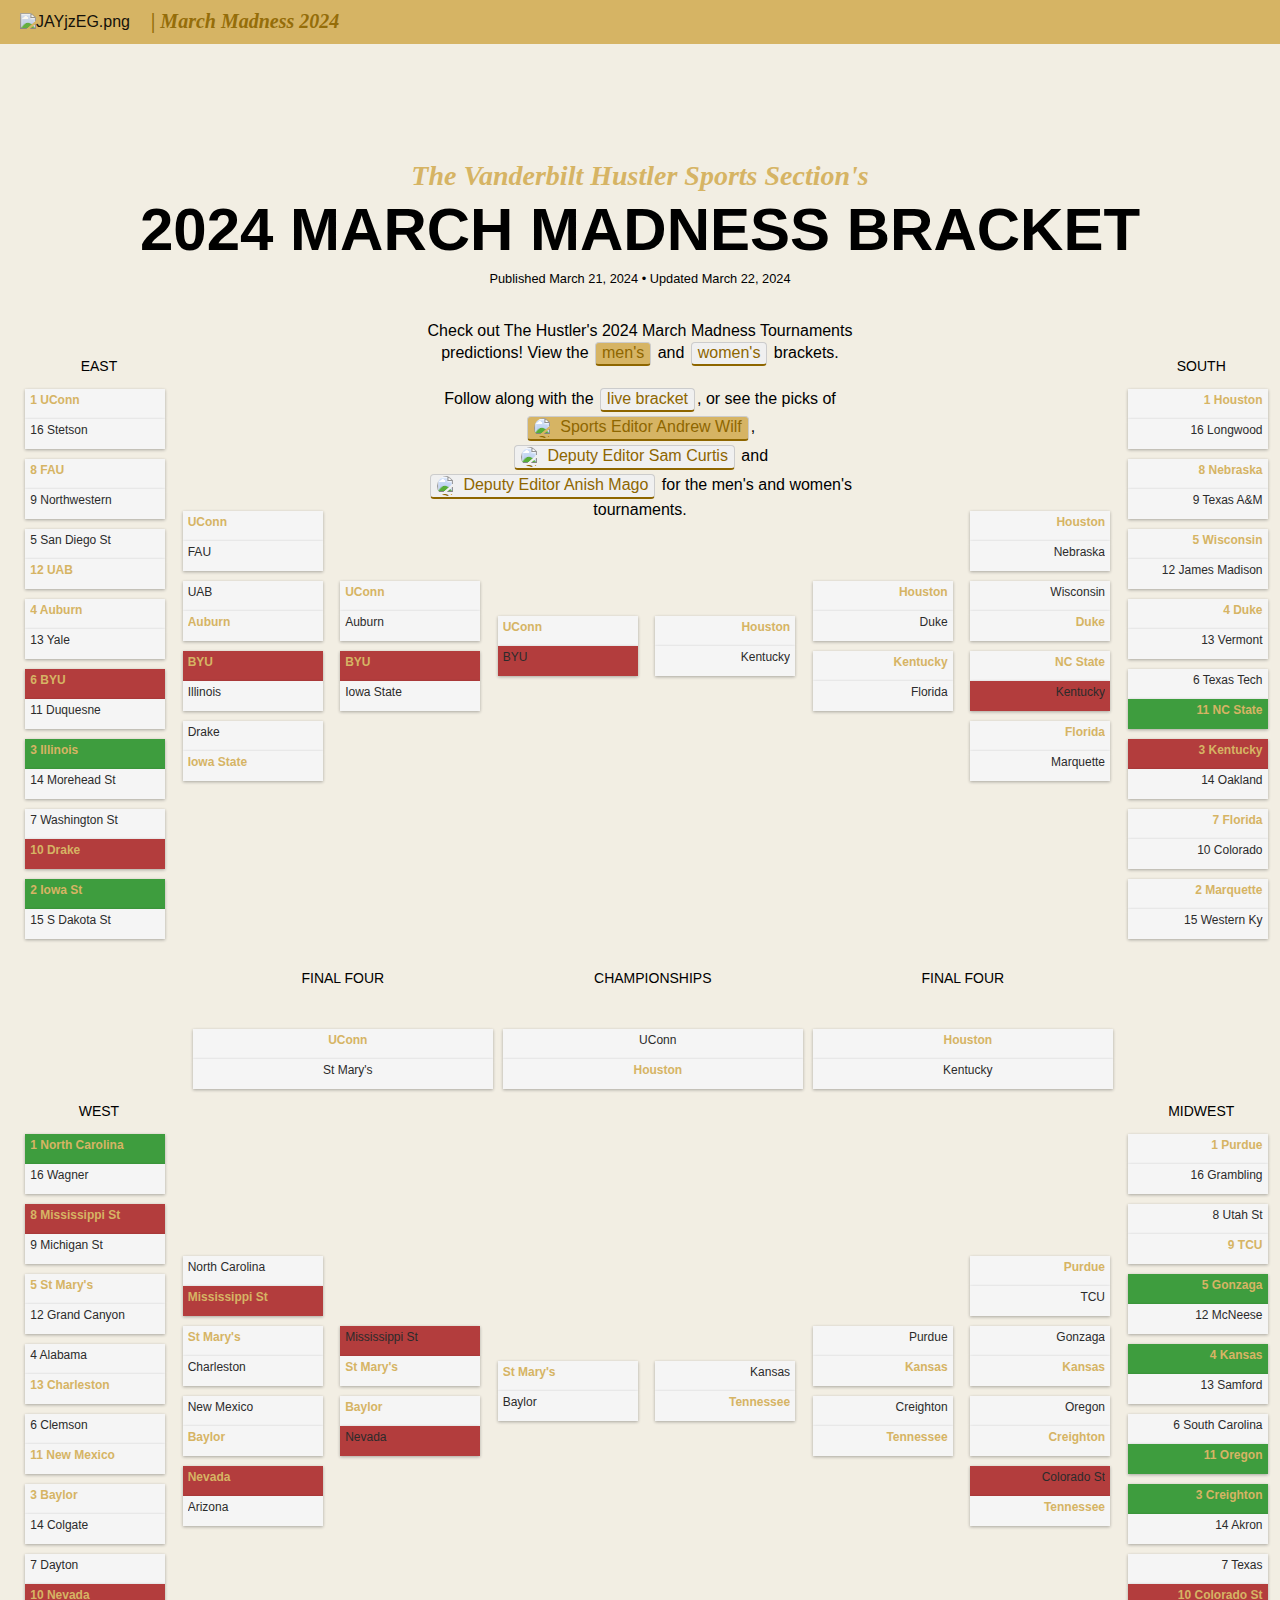
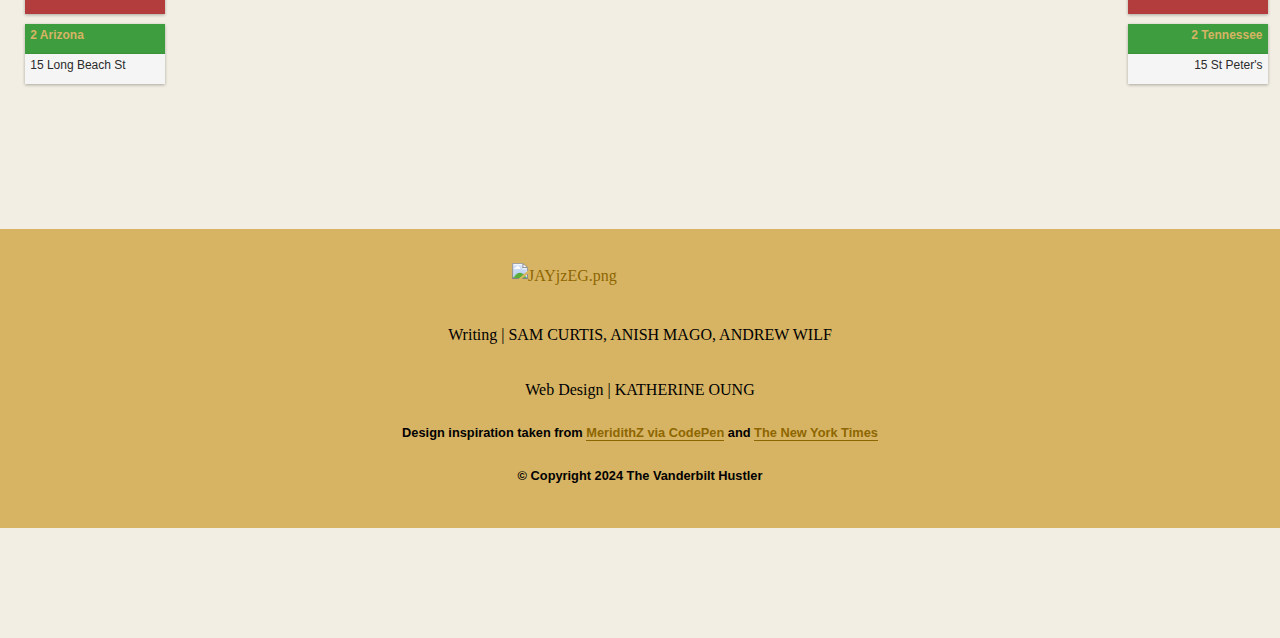
==== commit 73b211f3: "sam men's" ====
--- a/docs/mens-andrew-wilf.html
+++ b/docs/mens-andrew-wilf.html
@@ -108,7 +108,7 @@
                 
       </div>
         
-<div class="full-bracket" id="womens">
+<div class="full-bracket" id="mens">
     <div class="bracket-container">
 
         <div class="bracket-level" id="first-round-east">
@@ -322,12 +322,12 @@
 
         <div class="bracket-level" id="elite-8-east">
           <div class="bracket-matchup">
+            <div class="bracket-team winner">
+              <div class="bracket-name">UConn</div><div class="bracket-score"></div>
+            </div>
             <div class="bracket-team" id="wrong">
-              <div class="bracket-name">BYU</div><div class="bracket-score"></div>
-            </div>
-            <div class="bracket-team winner">
-              <div class="bracket-name">UConn</div><div class="bracket-score"></div>
-            </div>
+                <div class="bracket-name">BYU</div><div class="bracket-score"></div>
+              </div>
           </div>
         </div>
 
@@ -587,7 +587,7 @@
         <div class="bracket-level" id="first-round-west">
             <h3>WEST</h3>
             <div class="bracket-matchup">
-                <div class="bracket-team winner">
+                <div class="bracket-team winner" id="right">
                     <div class="bracket-text winner">
                         <div class="bracket-name">1 North Carolina</div>
                     </div>
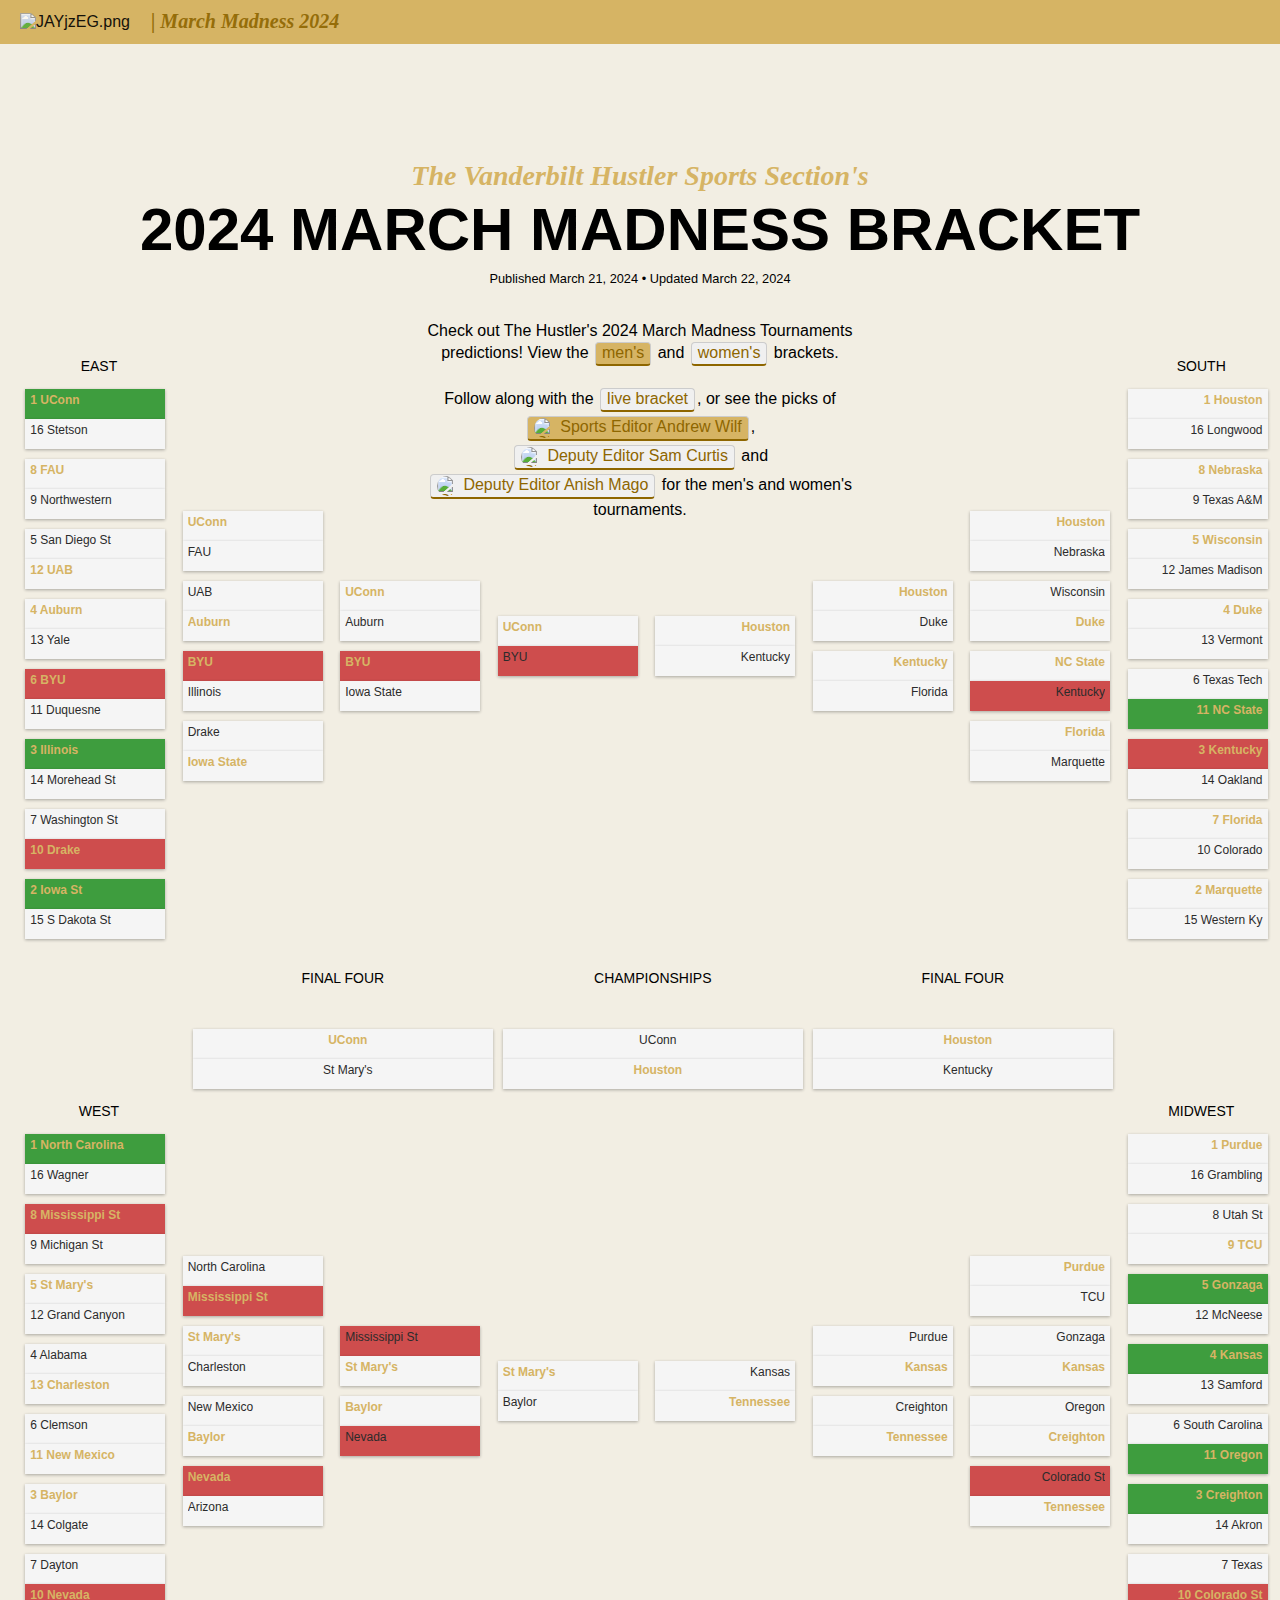
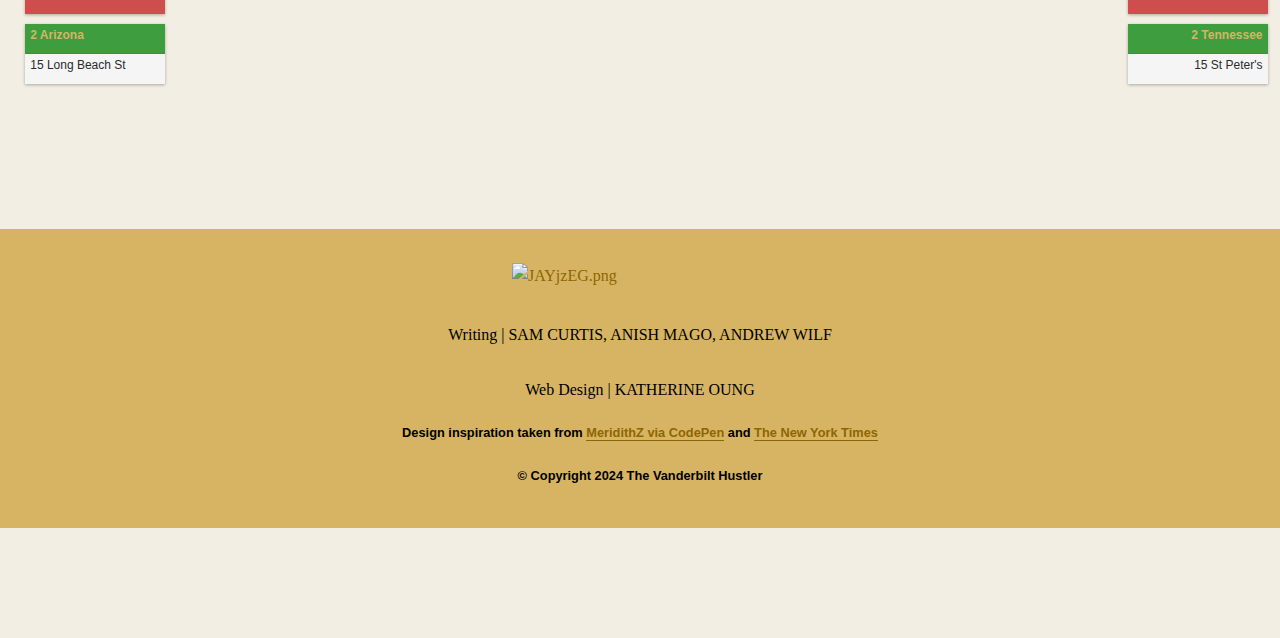
==== commit 66c61044: "tutorial for rhea" ====
--- a/docs/mens-andrew-wilf.html
+++ b/docs/mens-andrew-wilf.html
@@ -115,7 +115,7 @@
             <h3>EAST</h3>
             
             <div class="bracket-matchup">
-                <div class="bracket-team winner">
+                <div class="bracket-team winner" id="right">
                     <div class="bracket-text winner">
                         <div class="bracket-name">1 UConn</div>
                     </div>
--- a/docs/css/main.css
+++ b/docs/css/main.css
@@ -10,12 +10,6 @@
 *, *:before, *:after {
     box-sizing: inherit;
 }
-
-html, body{
-    position: relative;
-    background-color: #F2EEE3;
-    overflow-x: auto;
-  }
   
 /* UTILITIES */
 /* hides an element on screen, but not from screen readers */
@@ -234,6 +228,7 @@
     font-size: 16px;
     line-height: 26px;
     font-weight: 300;
+    flex: 1;
 }
 .section-break { /* three asterisks */
     padding-top: 15px;
--- a/docs/css/stylepreds.css
+++ b/docs/css/stylepreds.css
@@ -157,16 +157,13 @@
   background-color: rgb(62, 157, 62);
 }
 
-.bracket-text#wrong {
-  background-color: rgb(179, 61, 61);
-}
 
 .bracket-team#right {
   background-color: rgb(62, 157, 62);
 }
 
 .bracket-team#wrong {
-  background-color: rgb(179, 61, 61);
+  background-color: rgb(206, 77, 77);
 }
 
 .bracket-team{
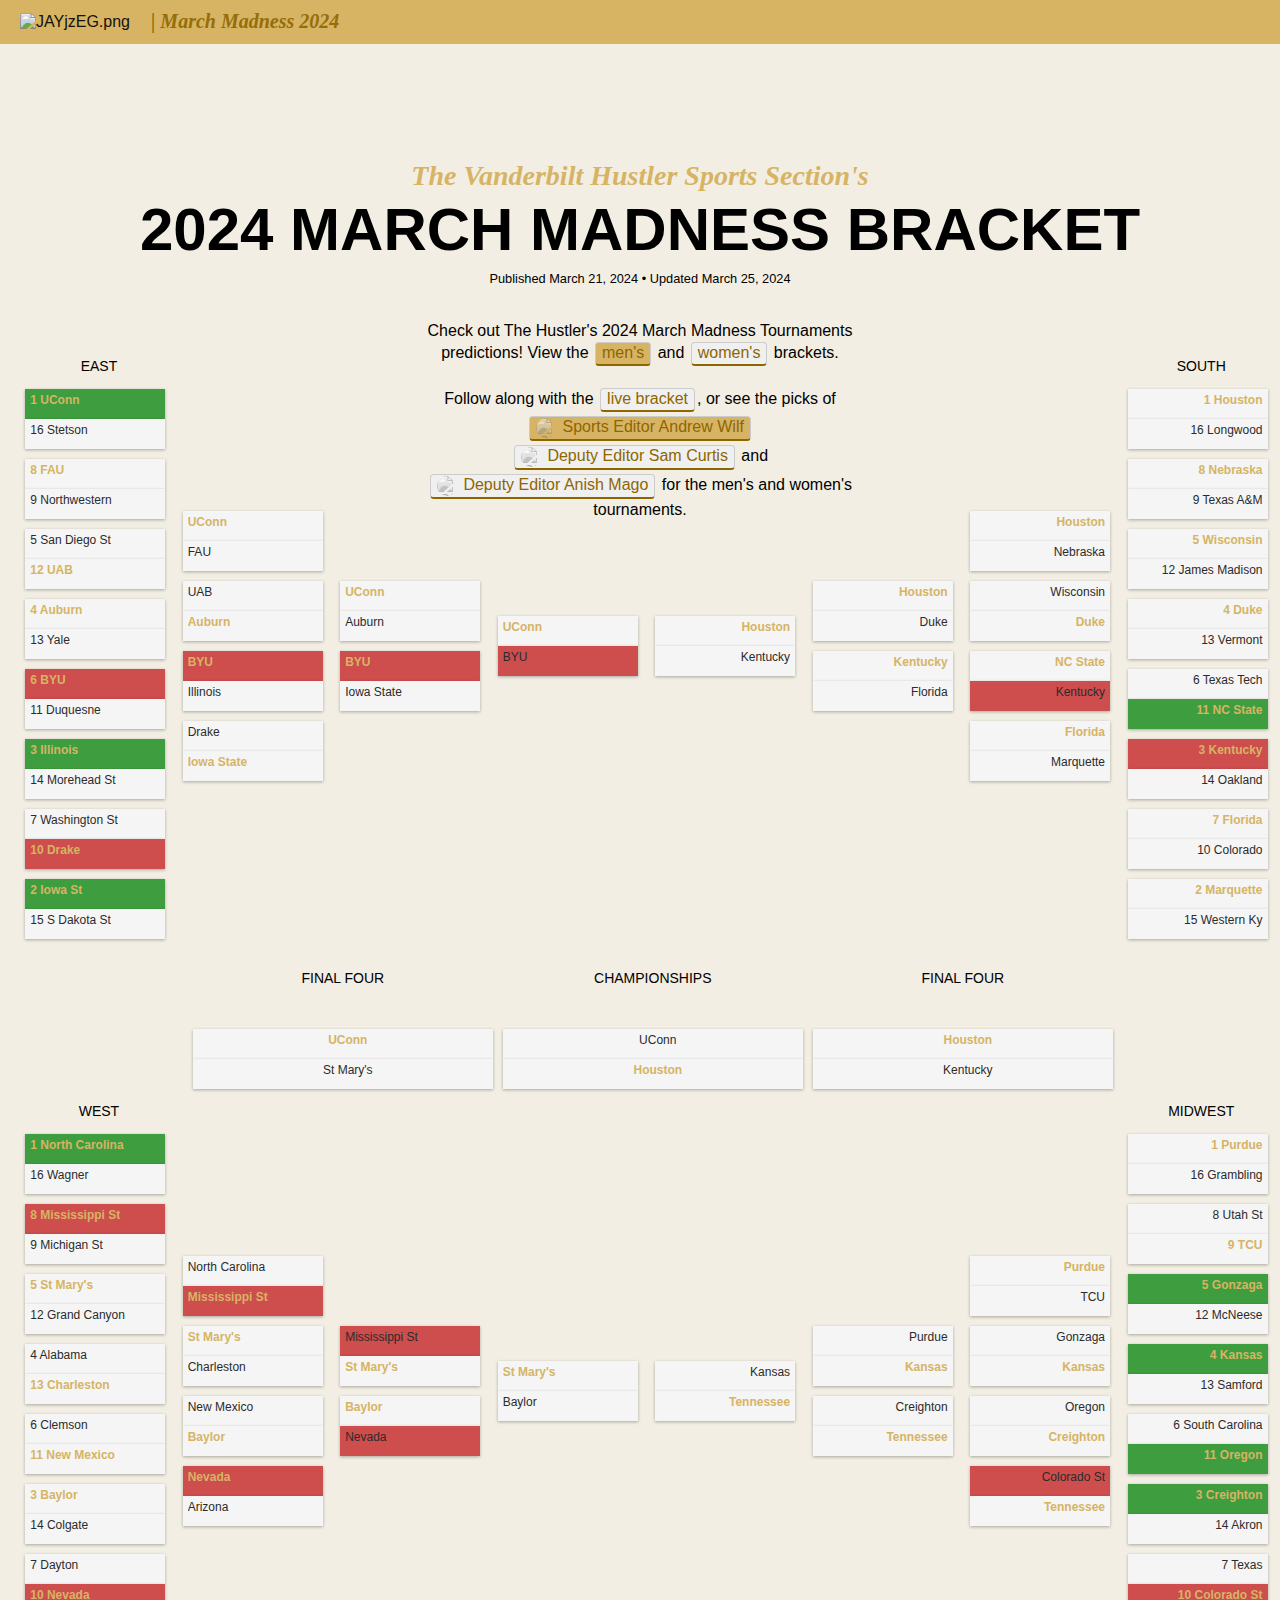
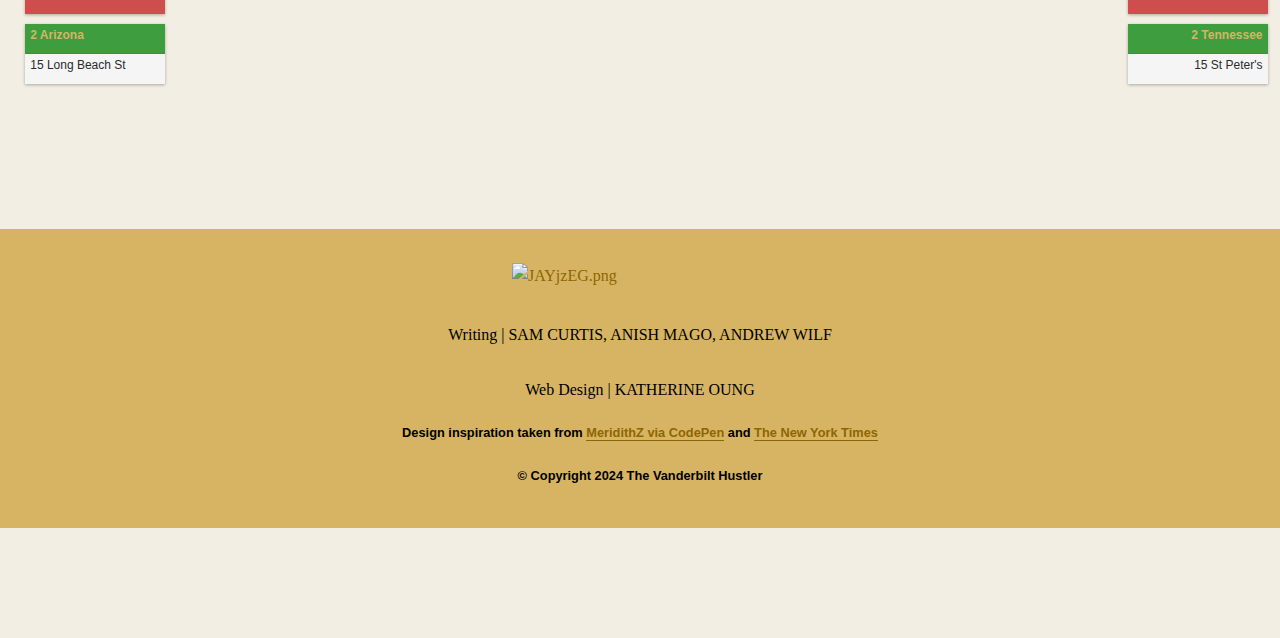
==== commit 1e94119f: "mens headers" ====
--- a/docs/mens-andrew-wilf.html
+++ b/docs/mens-andrew-wilf.html
@@ -70,43 +70,43 @@
     
     
     <div class="header-section">
-        <h1>The Vanderbilt Hustler Sports Section's</h1>
-        <h2 style="color: black;">2024 MARCH MADNESS BRACKET</h2>
-        <p style="margin-top: 5px; color: black; text-align: center;"><small> Published March 21, 2024 • Updated March 22, 2024</small></p>
-        <br>
+      <h1>The Vanderbilt Hustler Sports Section's</h1>
+      <h2 style="color: black;">2024 MARCH MADNESS BRACKET</h2>
+      <p style="margin-top: 5px; color: black; text-align: center;"><small> Published March 21, 2024 • Updated March 25, 2024</small></p>
+      <br>
+      
+    <div class="subhead-container">
+        <div class="subhead" style="text-align: center;">
+            Check out The Hustler's 2024 March Madness Tournaments predictions! View the 
+            <a class="highlight active" id="mens" href="index.html">
+                men's
+            </a> and 
+            <a class="highlight" id="womens" href="womens.html">
+                women's
+            </a> brackets.
+    </div>
         
-      <div class="subhead-container">
-          <div class="subhead" style="text-align: center;">
-              Check out The Hustler's 2024 March Madness Tournaments predictions! View the 
-              <a class="highlight active" id="mens" href="index.html">
-                  men's
-              </a> and 
-              <a class="highlight" id="womens" href="womens.html">
-                  women's
-              </a> brackets.
-      </div>
-          
-              <br>
-              <div class="subhead" style="text-align: center;">
-                  Follow along with the 
-                  <a class="highlight" id="lb" href="index.html">
-                      live bracket
-                  </a>, or see the picks of 
-                  <a class="highlight active" id="aw" href="mens-andrew-wilf.html">
-                    <div class="circle-image" id="button"><img src="https://iili.io/JXtdqP4.jpg" alt="Circle Image"></div>
-                    Sports Editor Andrew Wilf
-                  </a>, 
-                  <a class="highlight" id="sc" href="mens-sam-curtis.html">
-                  <div class="circle-image" id="button"><img src="https://iili.io/JXtdKoG.jpg" alt="Circle Image"></div>
-                    Deputy Editor Sam Curtis
-                  </a> and 
-                  <a class="highlight " id="am" href="mens-anish-mago.html">
-                  <div class="circle-image" id="button"><img src="https://iili.io/JXtdfVf.jpg" alt="Circle Image"></div>
-                    Deputy Editor Anish Mago
-                  </a> for the men's and women's tournaments.
-              </div>
-                
-      </div>
+            <br>
+            <div class="subhead" style="text-align: center;">
+                Follow along with the 
+                <a class="highlight" id="lb" href="index.html">
+                    live bracket
+                </a>, or see the picks of 
+                <a class="highlight active" id="aw" href="mens-andrew-wilf.html">
+                  <div class="circle-image" id="button"><img src="https://iili.io/JXtdqP4.jpg" alt="Circle Image"></div>
+                  Sports Editor Andrew Wilf
+                </a> 
+                <a class="highlight" id="sc" href="mens-sam-curtis.html">
+                <div class="circle-image" id="button"><img src="https://iili.io/JXtdKoG.jpg" alt="Circle Image"></div>
+                  Deputy Editor Sam Curtis
+                </a> and 
+                <a class="highlight" id="am" href="mens-anish-mago.html">
+                <div class="circle-image" id="button"><img src="https://iili.io/JXtdfVf.jpg" alt="Circle Image"></div>
+                  Deputy Editor Anish Mago
+                </a> for the men's and women's tournaments.
+            </div>
+              
+  </div>
         
 <div class="full-bracket" id="mens">
     <div class="bracket-container">
--- a/docs/css/main.css
+++ b/docs/css/main.css
@@ -340,18 +340,6 @@
     margin-bottom: 8px;
 } */
 
-/* DROPDOWN MENU
-*/
-.dropdown-content {
-    display: none;
-    position: absolute;
-    background-color: #F2EEE3;
-    min-width: 160px;
-    z-index: 1;
-    top: 22px;
-
-}
-
 /* Show Dropdown Content on Hover and on Click */
 .item.dropdown:hover .dropdown-content,
 .item.dropdown.click:focus .dropdown-content {
@@ -363,12 +351,6 @@
     margin: 10; /* Reset margins */
     padding: 0; /* Reset paddings */
     top: 0px;
-}
-
-@media screen and (max-width: 480px) {
-    .item.dropdown {
-        display: none; /* or any other styling for hiding */
-    }
 }
 
 
--- a/docs/css/stylepreds.css
+++ b/docs/css/stylepreds.css
@@ -54,15 +54,6 @@
   background-color: #D6B464;
 }
 
-.circle-container {
-  display: flex;
-  flex-direction: row;
-  align-items: flex-start;
-  margin-left: 5px;
-  margin-bottom: 10px;
-  margin-top: -3px;
-}
-
 .circle-image {
   width: 30px; /* Adjust size as needed */
   height: 30px; /* Adjust size as needed */
@@ -76,18 +67,20 @@
 .circle-image#button {
   width: 20px; /* Adjust size as needed */
   height: 20px; /* Adjust size as needed */
+  border-radius: 50%; /* Makes the image a circle */
   margin-right: 2px;
-}
-
+  filter: grayscale(0%);
+}
 
 .circle-image img {
+  filter: grayscale(100%);
+  opacity: 50%;
   width: 120%; /* Ensures the image takes up the entire circle */
   height: 120%; /* Maintains aspect ratio */
   vertical-align: middle; /* Align the circle images vertically in the middle */
   margin-bottom: 10px;
   margin-right: 20px; /* Move the image to the left within the frame */
 }
-
 
 /*BRACKET STYLES*/
 .bracket-container {
@@ -259,26 +252,11 @@
     background-size: cover;
     background-position: center center;
   }
-}
-
-/* Medium devices (tablets, 768px and up) */
-/*@media (min-width: 768px) {
-    header {
-        /* adjust header image positioning for larger devices if needed */
-        /* you can also change the header image for mobile here */
-        /* background-position: 50% 50%; 
-    } 
+
+  .circle-image#button {
+    width: 20px; /* Adjust size as needed */
+    height: 20px; /* Adjust size as needed */
+    margin-right: 5px;
+  
   }
-*/
-
-
-/* Large devices (desktops, 992px and up) */
-/*@media (min-width: 992px) {
-
-}
-
-/* Extra large devices (large desktops, 1200px and up) */
-/*@media (min-width: 1200px) {
-
-}
-*/+}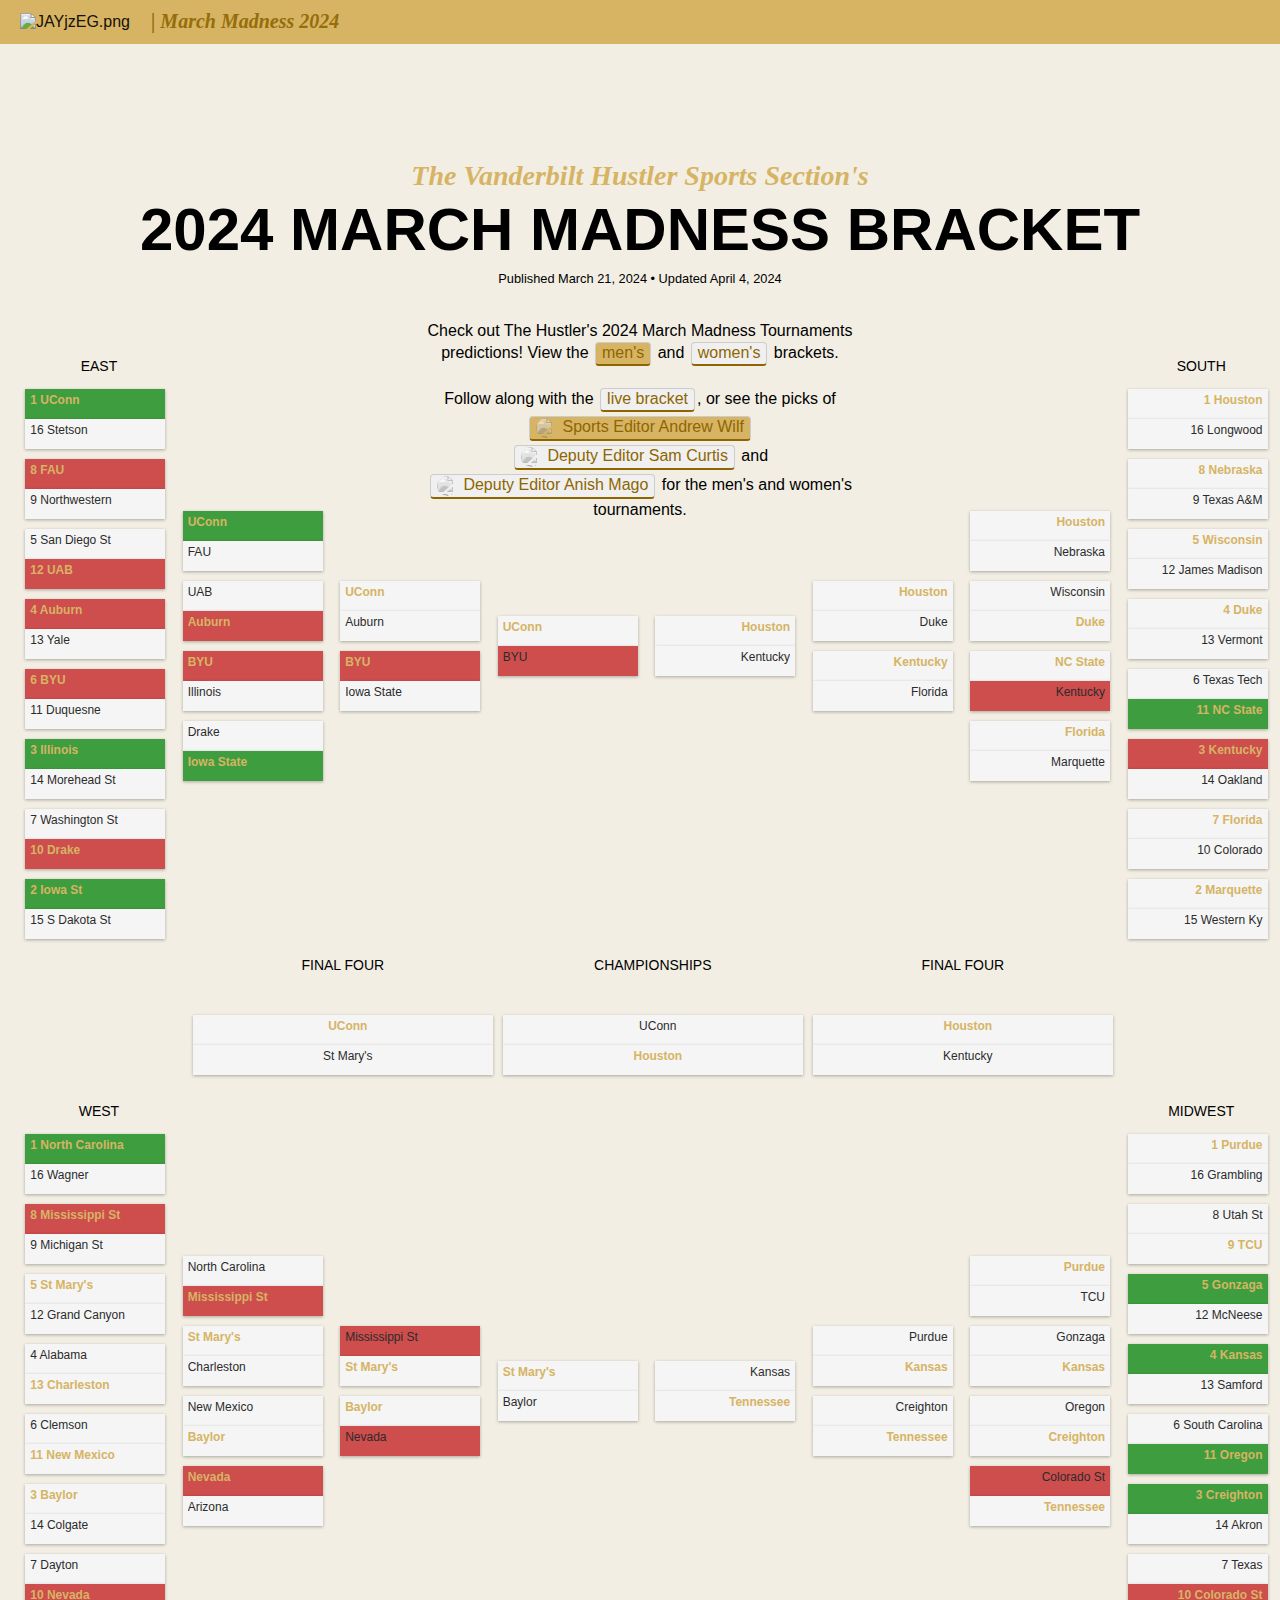
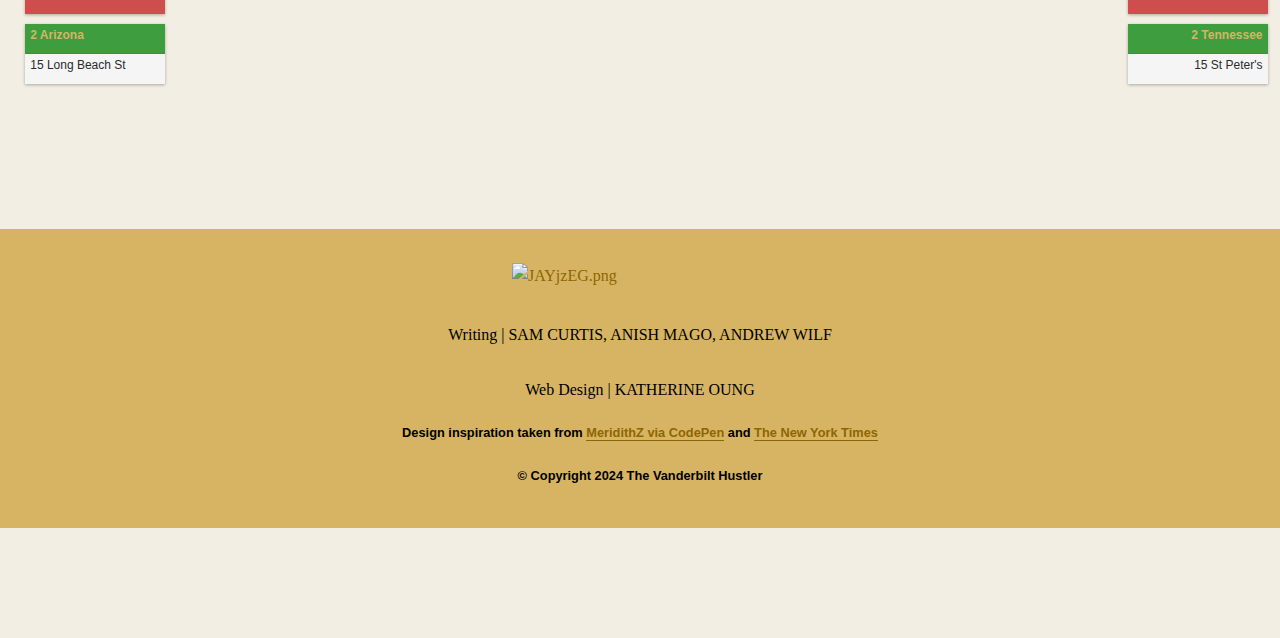
==== commit ef1377ca: "men's fixes" ====
--- a/docs/mens-andrew-wilf.html
+++ b/docs/mens-andrew-wilf.html
@@ -72,7 +72,7 @@
     <div class="header-section">
       <h1>The Vanderbilt Hustler Sports Section's</h1>
       <h2 style="color: black;">2024 MARCH MADNESS BRACKET</h2>
-      <p style="margin-top: 5px; color: black; text-align: center;"><small> Published March 21, 2024 • Updated March 25, 2024</small></p>
+      <p style="margin-top: 5px; color: black; text-align: center;"><small> Published March 21, 2024 • Updated April 4, 2024</small></p>
       <br>
       
     <div class="subhead-container">
@@ -134,7 +134,7 @@
             </div>
 
             <div class="bracket-matchup">
-                <div class="bracket-team winner">
+                <div class="bracket-team winner" id="wrong">
                     <div class="bracket-text winner">
                         <div class="bracket-name">8 FAU</div>
                     </div>
@@ -164,7 +164,7 @@
 
                 </div>
 
-                <div class="bracket-team winner">
+                <div class="bracket-team winner" id="wrong">
                     <div class="bracket-text winner">
                         <div class="bracket-name">12 UAB</div>
                     </div>
@@ -176,7 +176,7 @@
             </div>
             
             <div class="bracket-matchup">
-                <div class="bracket-team winner">
+                <div class="bracket-team winner" id="wrong">
                     <div class="bracket-text winner">
                         <div class="bracket-name">4 Auburn</div>
                     </div>
@@ -267,7 +267,7 @@
 
         <div class="bracket-level" id="second-round-east">
           <div class="bracket-matchup">
-            <div class="bracket-team winner">
+            <div class="bracket-team winner" id="right">
               <div class="bracket-name">UConn</div><div class="bracket-score"></div>
             </div>
             <div class="bracket-team loser">
@@ -277,7 +277,7 @@
             <div class="bracket-team loser">
               <div class="bracket-name">UAB</div><div class="bracket-score"></div>
             </div>
-            <div class="bracket-team winner">
+            <div class="bracket-team winner" id="wrong">
               <div class="bracket-name">Auburn</div><div class="bracket-score"></div>
             </div>
           </div>
@@ -295,7 +295,7 @@
             <div class="bracket-team loser">
               <div class="bracket-name">Drake</div><div class="bracket-score"></div>
             </div>
-            <div class="bracket-team winner">
+            <div class="bracket-team winner" id="right">
               <div class="bracket-name">Iowa State</div><div class="bracket-score"></div>
             </div>
           </div>
--- a/docs/css/main.css
+++ b/docs/css/main.css
@@ -71,6 +71,8 @@
 }
 h1, h2, h3 {
     text-align: center;
+    align-items: center;
+    justify-content: center;
     margin: 0 auto;
     max-width: 80%;
     color: #D6B464;
@@ -101,7 +103,6 @@
     justify-content: center;
     text-align: center;
     color: black;
-    margin: auto;
     line-height: 2.5em;
 }
 
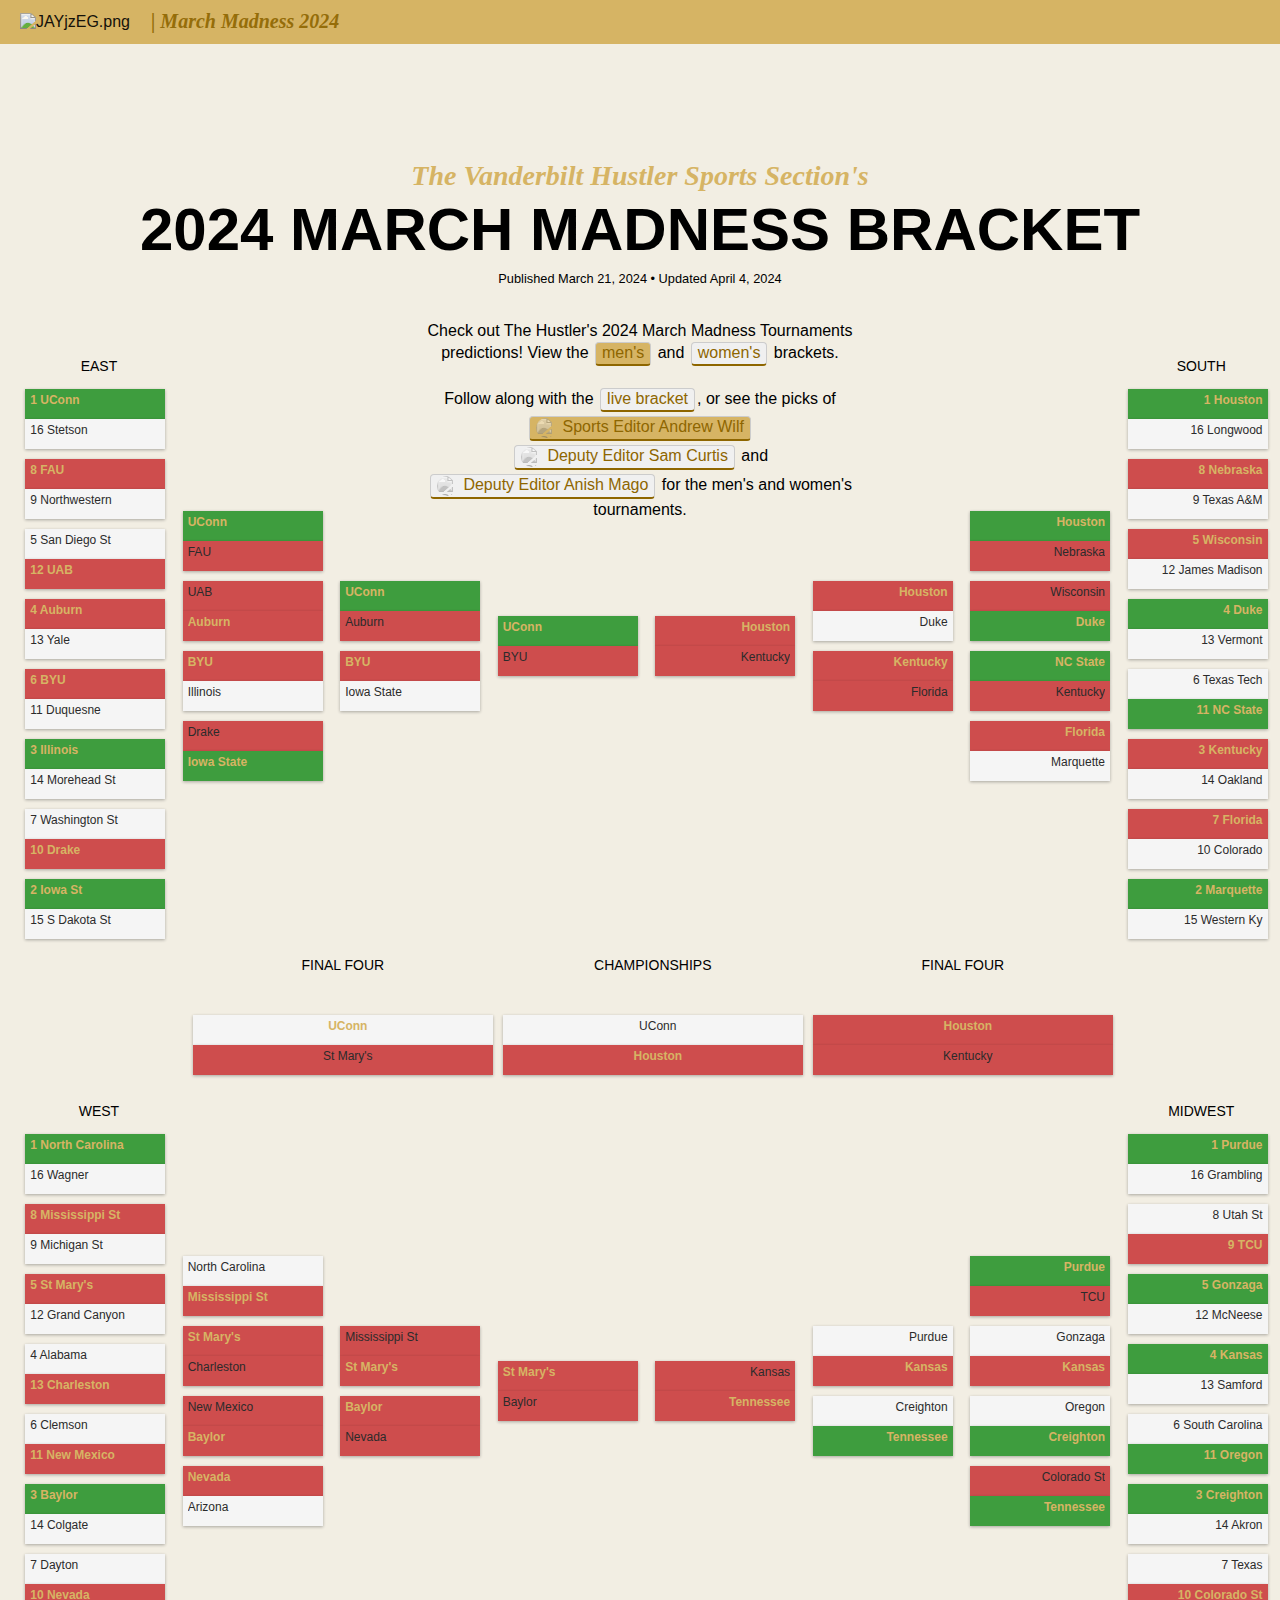
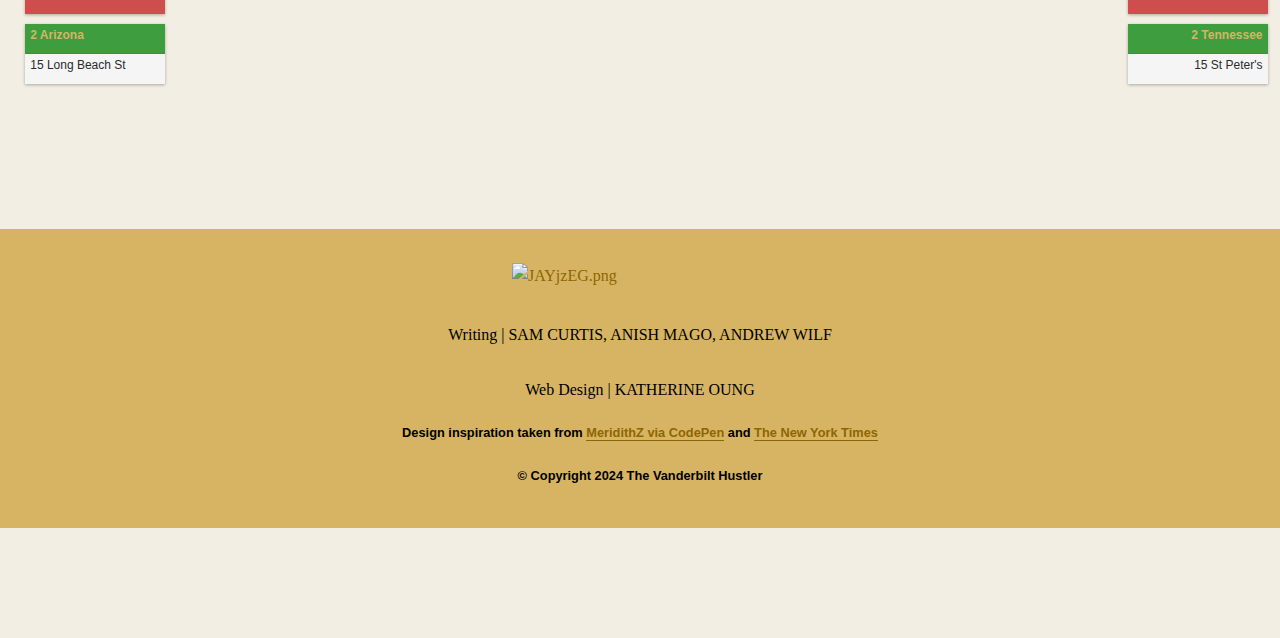
==== commit 9bd60b5f: "andrew men 's predictions" ====
--- a/docs/mens-andrew-wilf.html
+++ b/docs/mens-andrew-wilf.html
@@ -270,11 +270,11 @@
             <div class="bracket-team winner" id="right">
               <div class="bracket-name">UConn</div><div class="bracket-score"></div>
             </div>
-            <div class="bracket-team loser">
+            <div class="bracket-team loser" id="wrong">
               <div class="bracket-name">FAU</div><div class="bracket-score"></div>
             </div></div>
           <div class="bracket-matchup">
-            <div class="bracket-team loser">
+            <div class="bracket-team loser" id="wrong">
               <div class="bracket-name">UAB</div><div class="bracket-score"></div>
             </div>
             <div class="bracket-team winner" id="wrong">
@@ -292,7 +292,7 @@
             </div>
           </div>
           <div class="bracket-matchup">
-            <div class="bracket-team loser">
+            <div class="bracket-team loser" id="wrong">
               <div class="bracket-name">Drake</div><div class="bracket-score"></div>
             </div>
             <div class="bracket-team winner" id="right">
@@ -303,10 +303,10 @@
 
         <div class="bracket-level" id="sweet-16-east">
           <div class="bracket-matchup">
-            <div class="bracket-team winner">
+            <div class="bracket-team winner" id="right">
               <div class="bracket-name">UConn</div><div class="bracket-score"></div>
             </div>
-            <div class="bracket-team loser">
+            <div class="bracket-team loser" id="wrong">
               <div class="bracket-name">Auburn</div><div class="bracket-score"></div>
             </div>
           </div>
@@ -322,7 +322,7 @@
 
         <div class="bracket-level" id="elite-8-east">
           <div class="bracket-matchup">
-            <div class="bracket-team winner">
+            <div class="bracket-team winner" id="right">
               <div class="bracket-name">UConn</div><div class="bracket-score"></div>
             </div>
             <div class="bracket-team" id="wrong">
@@ -333,10 +333,10 @@
 
         <div class="bracket-level" id="elite-8-south">
           <div class="bracket-matchup">
-            <div class="bracket-team winner">
+            <div class="bracket-team winner" id="wrong">
               <div class="bracket-name" id="right">Houston</div>
             </div>
-            <div class="bracket-team">
+            <div class="bracket-team" id="wrong">
               <div class="bracket-name" id="right">Kentucky</div>
             </div>
           </div>
@@ -344,7 +344,7 @@
 
         <div class="bracket-level" id="sweet-16-south">
           <div class="bracket-matchup">
-            <div class="bracket-team winner">
+            <div class="bracket-team winner" id="wrong">
               <div class="bracket-score"></div><div class="bracket-name" id="right">Houston</div>
             </div>
             <div class="bracket-team loser">
@@ -352,10 +352,10 @@
             </div>
           </div>
           <div class="bracket-matchup">
-            <div class="bracket-team winner">
+            <div class="bracket-team winner" id="wrong">
               <div class="bracket-score"></div><div class="bracket-name" id="right">Kentucky</div>
             </div>
-            <div class="bracket-team loser">
+            <div class="bracket-team loser" id="wrong">
               <div class="bracket-score"></div><div class="bracket-name" id="right">Florida</div>
             </div>
           </div>
@@ -363,23 +363,23 @@
 
         <div class="bracket-level" id="second-round-south">
           <div class="bracket-matchup">
-            <div class="bracket-team winner">
+            <div class="bracket-team winner" id="right">
               <div class="bracket-score"></div><div class="bracket-name" id="right">Houston</div>
             </div>
-            <div class="bracket-team loser">
+            <div class="bracket-team loser" id="wrong">
               <div class="bracket-score"></div><div class="bracket-name" id="right">Nebraska</div>
             </div>
           </div>
           <div class="bracket-matchup">
-            <div class="bracket-team ">
+            <div class="bracket-team" id="wrong">
               <div class="bracket-score"></div><div class="bracket-name" id="right">Wisconsin</div>
             </div>
-            <div class="bracket-team winner">
+            <div class="bracket-team winner"id="right">
               <div class="bracket-score"></div><div class="bracket-name" id="right">Duke</div>
             </div>
           </div>
           <div class="bracket-matchup">
-            <div class="bracket-team winner">
+            <div class="bracket-team winner" id="right">
               <div class="bracket-score"></div><div class="bracket-name" id="right">NC State</div>
             </div>
             <div class="bracket-team loser" id="wrong">
@@ -387,7 +387,7 @@
             </div>
           </div>
           <div class="bracket-matchup">
-            <div class="bracket-team winner">
+            <div class="bracket-team winner" id="wrong">
               <div class="bracket-score"></div><div class="bracket-name" id="right">Florida</div>
             </div>
             <div class="bracket-team loser">
@@ -400,7 +400,7 @@
             <h3>SOUTH</h3>
 
                 <div class="bracket-matchup">
-                    <div class="bracket-team winner">
+                    <div class="bracket-team winner" id="right">
                         <div class="bracket-text winner">
                             <div class="bracket-name" id="right">1 Houston</div>
                         </div>
@@ -417,7 +417,7 @@
             </div>
 
             <div class="bracket-matchup">
-                <div class="bracket-team winner">
+                <div class="bracket-team winner" id="wrong"> 
                     <div class="bracket-text winner">
                         <div class="bracket-name" id="right">8 Nebraska</div>
                     </div>
@@ -434,7 +434,7 @@
         </div>
 
         <div class="bracket-matchup">
-            <div class="bracket-team winner">
+            <div class="bracket-team winner" id="wrong">
                 <div class="bracket-text winner">
                     <div class="bracket-name" id="right">5 Wisconsin</div>
                 </div>
@@ -452,7 +452,7 @@
     </div>
 
             <div class="bracket-matchup">
-            <div class="bracket-team winner">
+            <div class="bracket-team winner" id="right">
                 <div class="bracket-text winner">
                     <div class="bracket-name" id="right">4 Duke</div>
                 </div>
@@ -507,7 +507,7 @@
         </div>
 
         <div class="bracket-matchup">
-            <div class="bracket-team winner">
+            <div class="bracket-team winner" id="wrong">
                 <div class="bracket-text winner">
                     <div class="bracket-name" id="right">7 Florida</div>
                 </div>
@@ -523,7 +523,7 @@
         </div>
 
         <div class="bracket-matchup">
-            <div class="bracket-team winner">
+            <div class="bracket-team winner" id="right">
                 <div class="bracket-text winner">
                     <div class="bracket-name" id="right">2 Marquette</div>
                 </div>
@@ -550,7 +550,7 @@
                 <div class="bracket-team winner">
                     <div class="bracket-name" style="text-align: center;">UConn</div><div class="bracket-score"></div>
                 </div>
-                <div class="bracket-team">
+                <div class="bracket-team" id="wrong">
                     <div class="bracket-name" style="text-align: center;">St Mary's</div><div class="bracket-score"></div>
                 </div>
             </div>
@@ -562,7 +562,7 @@
               <div class="bracket-team">
                 <div class="bracket-name" style="text-align: center;">UConn</div><div class="bracket-score"></div>
               </div>
-              <div class="bracket-team winner">
+              <div class="bracket-team winner" id="wrong">
                 <div class="bracket-name" style="text-align: center;">Houston</div><div class="bracket-score"></div>
               </div>
             </div>
@@ -571,10 +571,10 @@
         <div class="bracket-level" id="middle">
             <h3>FINAL FOUR</h3>
             <div class="bracket-matchup" id="middle">
-              <div class="bracket-team winner">
+              <div class="bracket-team winner" id="wrong">
                 <div class="bracket-name" style="text-align: center;">Houston</div><div class="bracket-score"></div>
             </div>
-              <div class="bracket-team">
+              <div class="bracket-team" id="wrong">
                 <div class="bracket-name" style="text-align: center;">Kentucky</div><div class="bracket-score"></div>
               </div>
             </div>
@@ -625,7 +625,7 @@
             </div>
 
             <div class="bracket-matchup">
-                <div class="bracket-team winner">
+                <div class="bracket-team winner" id="wrong">
                     <div class="bracket-text winner">
                         <div class="bracket-name">5 St Mary's</div>
                     </div>
@@ -653,7 +653,7 @@
 
                 </div>
 
-                <div class="bracket-team winner">
+                <div class="bracket-team winner" id="wrong">
                     <div class="bracket-text winner">
                         <div class="bracket-name">13 Charleston</div>
                     </div>
@@ -670,7 +670,7 @@
 
                 </div>
 
-                <div class="bracket-team winner">
+                <div class="bracket-team winner" id="wrong">
                     <div class="bracket-text winner">
                         <div class="bracket-name">11 New Mexico</div>
                     </div>
@@ -679,7 +679,7 @@
             </div>
 
             <div class="bracket-matchup">
-                <div class="bracket-team winner">
+                <div class="bracket-team winner" id="right">
                     <div class="bracket-text winner">
                         <div class="bracket-name">3 Baylor</div>
                     </div>
@@ -740,18 +740,18 @@
               <div class="bracket-name">Mississippi St</div><div class="bracket-score"></div>
             </div></div>
           <div class="bracket-matchup">
-            <div class="bracket-team winner">
+            <div class="bracket-team winner" id="wrong">
               <div class="bracket-name">St Mary's</div><div class="bracket-score"></div>
             </div>
-            <div class="bracket-team loser">
+            <div class="bracket-team loser" id="wrong">
               <div class="bracket-name">Charleston</div><div class="bracket-score"></div>
             </div>
           </div>
           <div class="bracket-matchup">
-            <div class="bracket-team ">
+            <div class="bracket-team " id="wrong">
               <div class="bracket-name">New Mexico</div><div class="bracket-score"></div>
             </div>
-            <div class="bracket-team winner">
+            <div class="bracket-team winner" id="wrong">
               <div class="bracket-name">Baylor</div><div class="bracket-score"></div>
             </div>
           </div>
@@ -770,12 +770,12 @@
             <div class="bracket-team " id="wrong">
               <div class="bracket-name">Mississippi St</div><div class="bracket-score"></div>
             </div>
-            <div class="bracket-team winner">
+            <div class="bracket-team winner" id="wrong">
               <div class="bracket-name">St Mary's</div><div class="bracket-score"></div>
             </div>
           </div>
           <div class="bracket-matchup">
-            <div class="bracket-team winner">
+            <div class="bracket-team winner" id="wrong">
               <div class="bracket-name">Baylor</div><div class="bracket-score"></div>
             </div>
             <div class="bracket-team loser" id="wrong">
@@ -786,10 +786,10 @@
 
         <div class="bracket-level" id="elite-8-west">
           <div class="bracket-matchup">
-            <div class="bracket-team winner">
+            <div class="bracket-team winner" id="wrong">
               <div class="bracket-name winner">St Mary's</div><div class="bracket-score"></div>
             </div>
-            <div class="bracket-team">
+            <div class="bracket-team" id="wrong">
               <div class="bracket-name">Baylor</div><div class="bracket-score"></div>
             </div>
           </div>
@@ -797,10 +797,10 @@
 
         <div class="bracket-level" id="elite-8-midwest">
           <div class="bracket-matchup">
-            <div class="bracket-team loser">
+            <div class="bracket-team loser" id="wrong">
               <div class="bracket-score"></div><div class="bracket-name" id="right">Kansas</div>
             </div>
-            <div class="bracket-team winner">
+            <div class="bracket-team winner" id="wrong">
               <div class="bracket-score"></div><div class="bracket-name" id="right">Tennessee</div>
             </div>
           </div>
@@ -808,10 +808,10 @@
 
         <div class="bracket-level" id="sweet-16-midwest">
           <div class="bracket-matchup">
-            <div class="bracket-team">
+            <div class="bracket-team" >
               <div class="bracket-score"></div><div class="bracket-name" id="right">Purdue</div>
             </div>
-            <div class="bracket-team winner">
+            <div class="bracket-team winner" id="wrong">
               <div class="bracket-score"></div><div class="bracket-name" id="right">Kansas</div>
             </div>
           </div>
@@ -819,7 +819,7 @@
             <div class="bracket-team loser">
               <div class="bracket-score"></div><div class="bracket-name" id="right">Creighton</div>
             </div>
-            <div class="bracket-team winner">
+            <div class="bracket-team winner" id="right">
               <div class="bracket-score"></div><div class="bracket-name" id="right">Tennessee</div>
             </div>
           </div>
@@ -827,10 +827,10 @@
 
         <div class="bracket-level" id="second-round-midwest">
           <div class="bracket-matchup">
-            <div class="bracket-team winner">
+            <div class="bracket-team winner" id="right">
               <div class="bracket-score"></div><div class="bracket-name" id="right">Purdue</div>
             </div>
-            <div class="bracket-team ">
+            <div class="bracket-team " id="wrong">
               <div class="bracket-score"></div><div class="bracket-name" id="right">TCU</div>
             </div>
           </div>
@@ -838,7 +838,7 @@
             <div class="bracket-team">
               <div class="bracket-score"></div><div class="bracket-name" id="right">Gonzaga</div>
             </div>
-            <div class="bracket-team winner">
+            <div class="bracket-team winner" id="wrong">
               <div class="bracket-score"></div><div class="bracket-name" id="right">Kansas</div>
             </div>
           </div>
@@ -846,7 +846,7 @@
             <div class="bracket-team ">
               <div class="bracket-score"></div><div class="bracket-name" id="right">Oregon</div>
             </div>
-            <div class="bracket-team winner">
+            <div class="bracket-team winner" id="right">
               <div class="bracket-score"></div><div class="bracket-name" id="right">Creighton</div>
             </div>
           </div>
@@ -854,7 +854,7 @@
             <div class="bracket-team " id="wrong">
               <div class="bracket-score"></div><div class="bracket-name" id="right">Colorado St</div>
             </div>
-            <div class="bracket-team winner">
+            <div class="bracket-team winner" id="right">
               <div class="bracket-score"></div><div class="bracket-name" id="right">Tennessee</div>
             </div>
           </div>
@@ -864,7 +864,7 @@
             <h3>MIDWEST</h3>
 
             <div class="bracket-matchup">
-                <div class="bracket-team winner">
+                <div class="bracket-team winner" id="right">
                     <div class="bracket-text winner">
                         <div class="bracket-name" id="right">1 Purdue</div>
                     </div>
@@ -889,7 +889,7 @@
 
             </div>
 
-            <div class="bracket-team winner">
+            <div class="bracket-team winner" id="wrong">
                 <div class="bracket-text winner">
                     <div class="bracket-name" id="right">9 TCU</div>
                 </div>
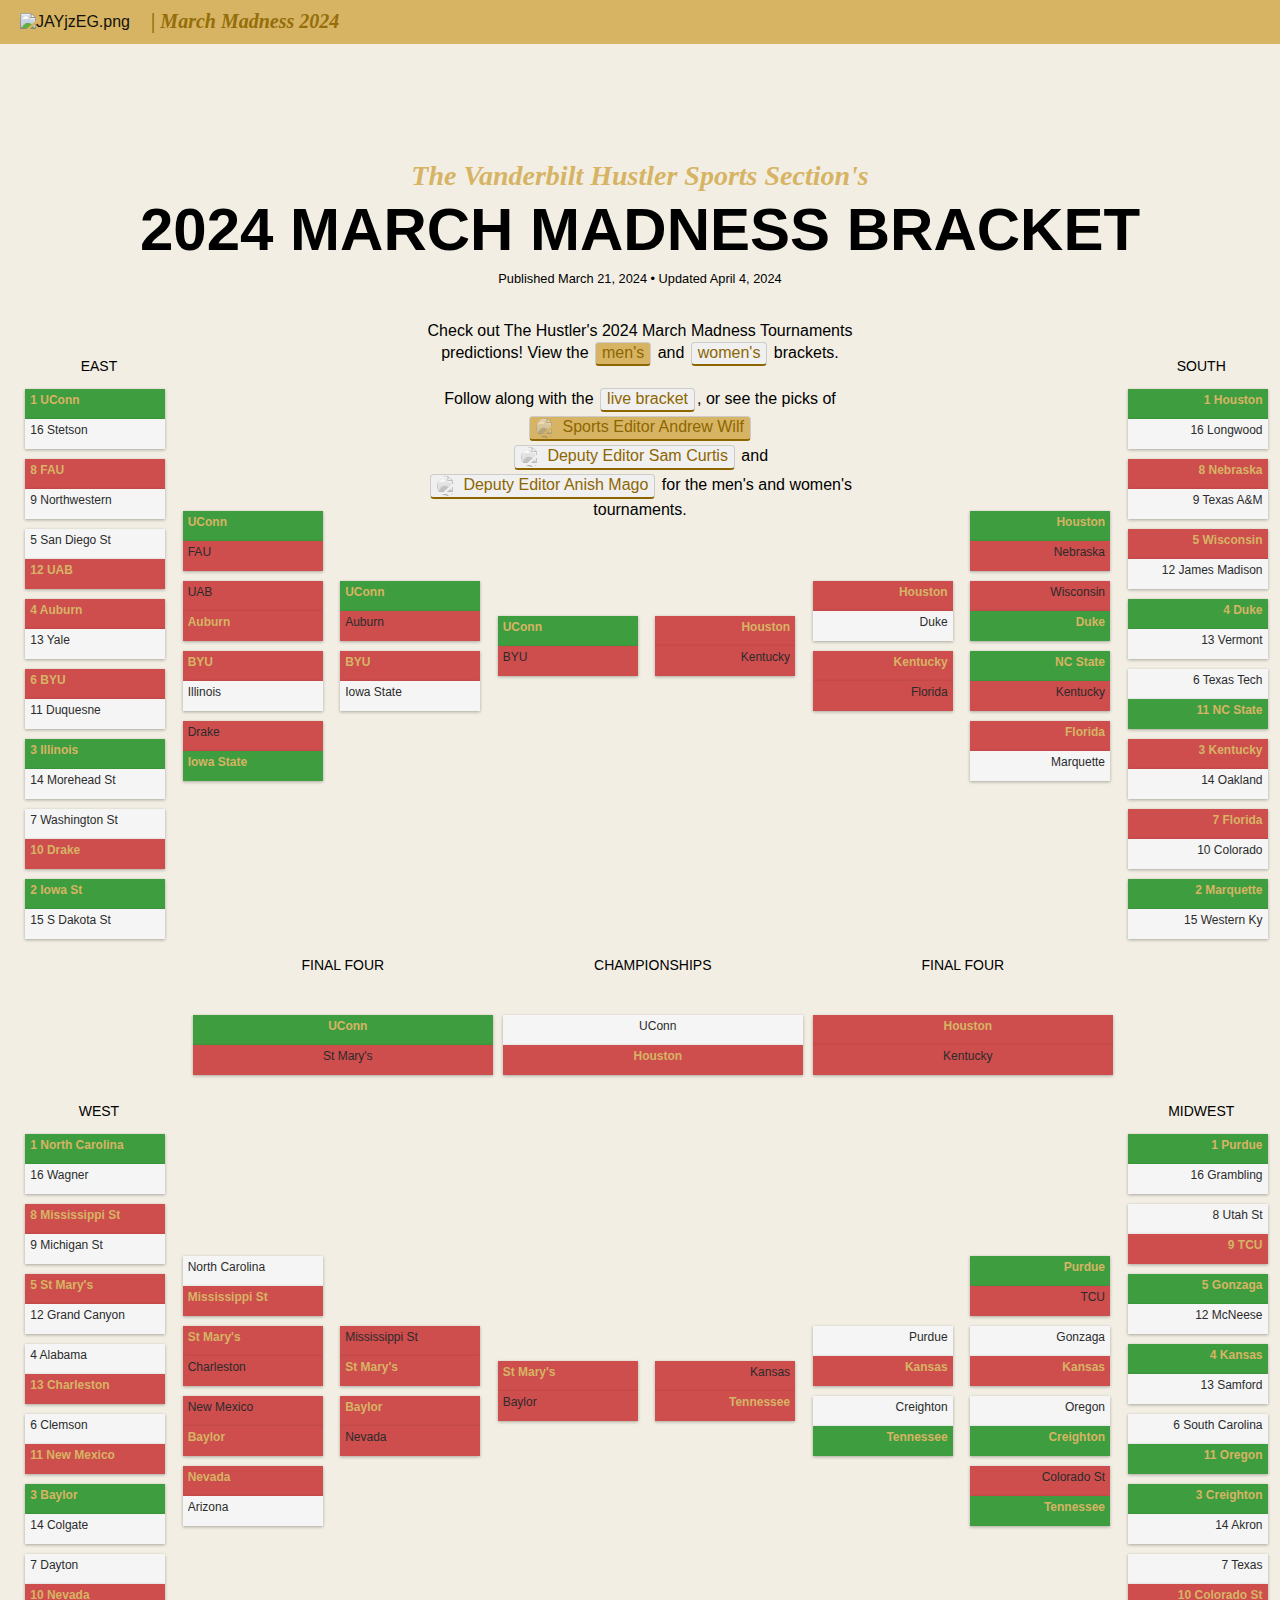
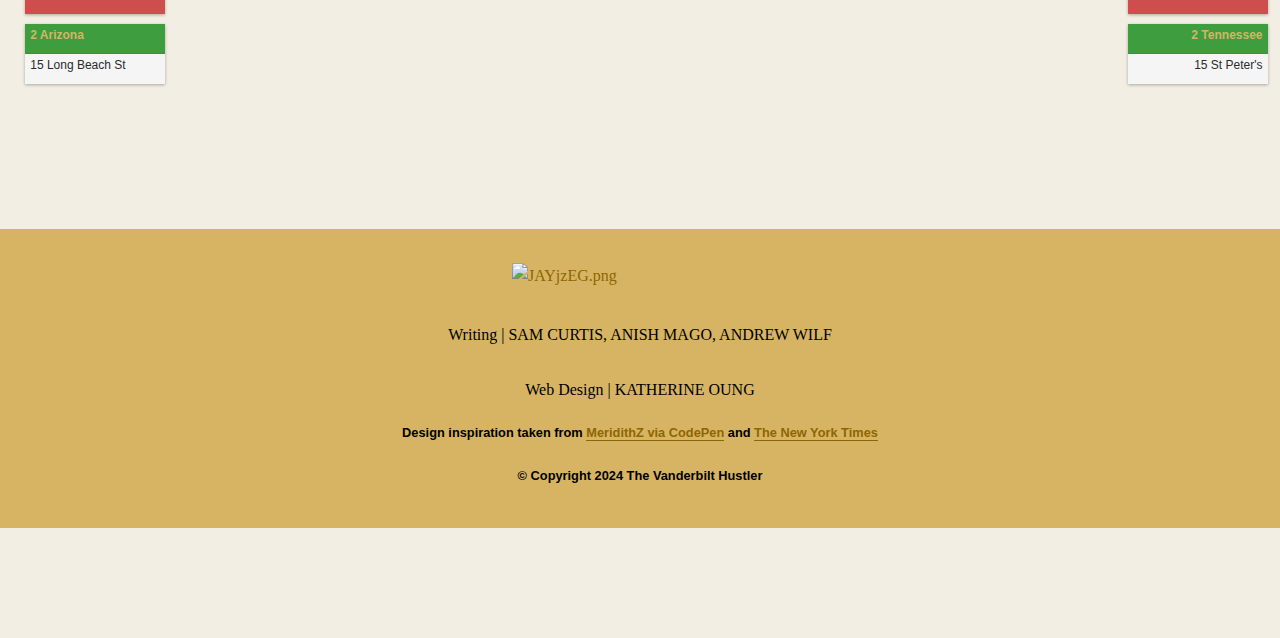
==== commit ae63b8dc: "men's final brackets" ====
--- a/docs/mens-andrew-wilf.html
+++ b/docs/mens-andrew-wilf.html
@@ -547,7 +547,7 @@
         <div class="bracket-level" id="middle">
             <h3>FINAL FOUR</h3>
             <div class="bracket-matchup" id="middle">
-                <div class="bracket-team winner">
+                <div class="bracket-team winner" id="right">
                     <div class="bracket-name" style="text-align: center;">UConn</div><div class="bracket-score"></div>
                 </div>
                 <div class="bracket-team" id="wrong">
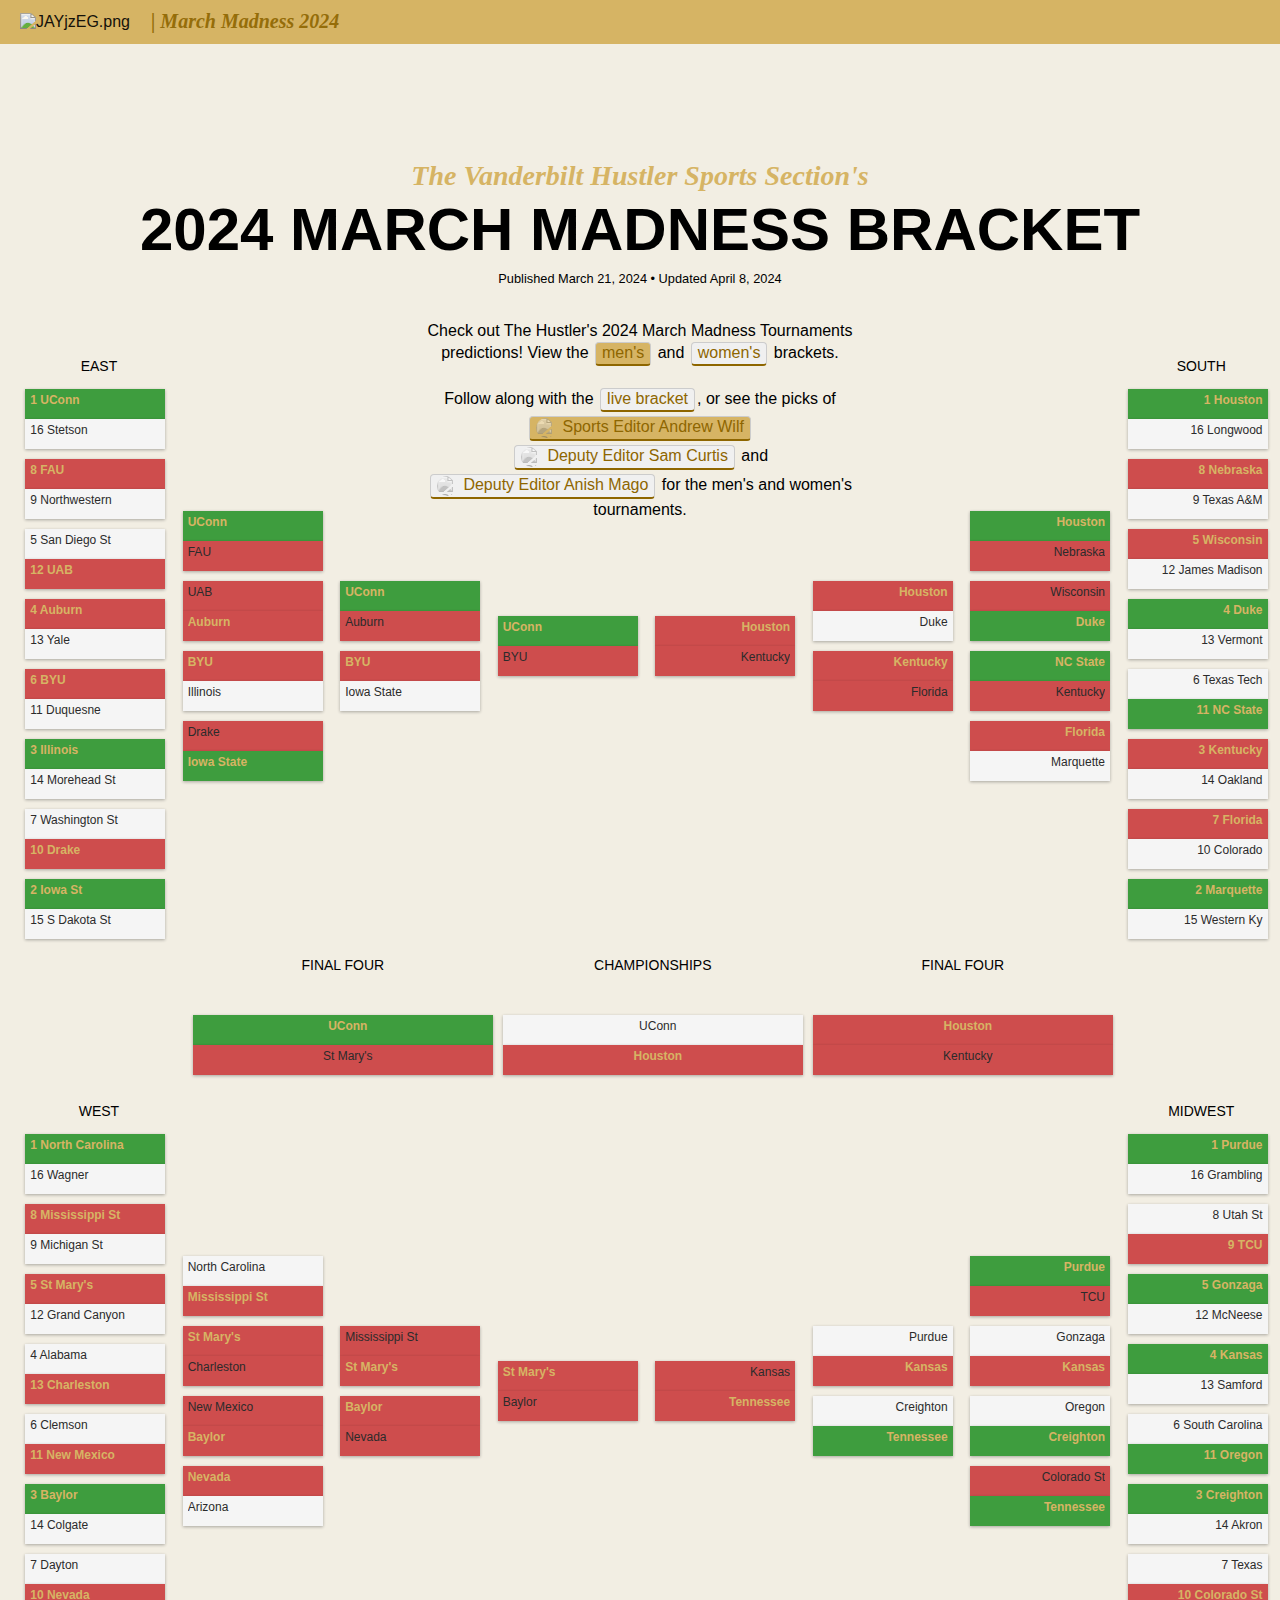
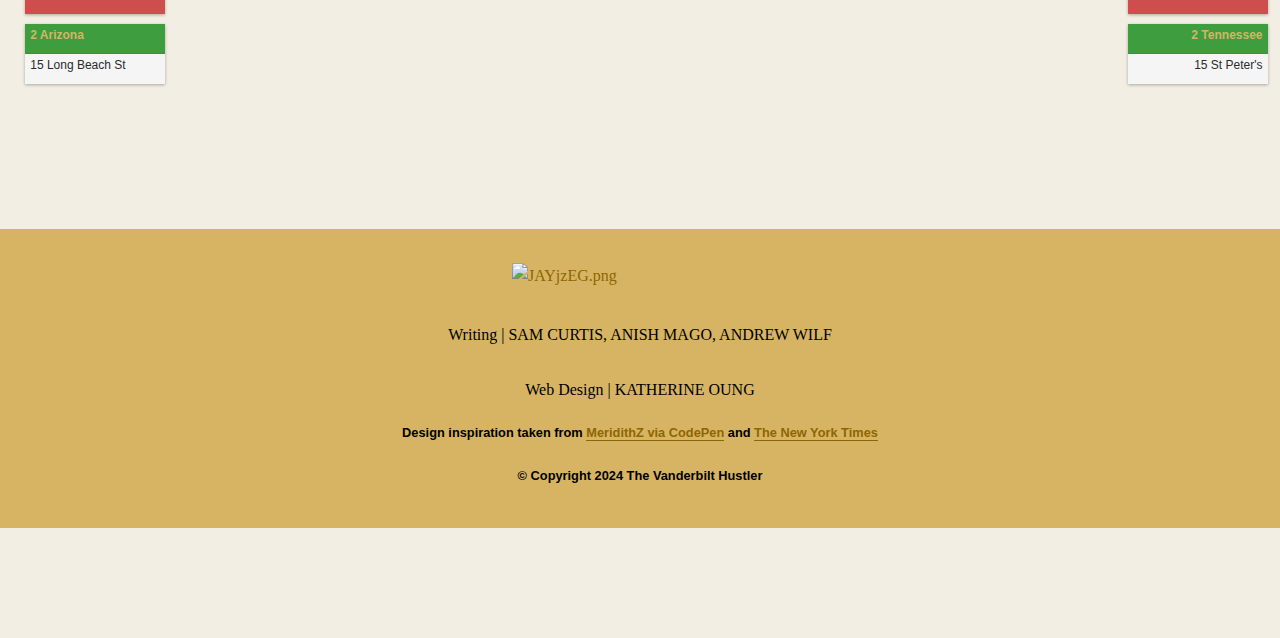
==== commit de68d754: "save dates" ====
--- a/docs/mens-andrew-wilf.html
+++ b/docs/mens-andrew-wilf.html
@@ -72,7 +72,7 @@
     <div class="header-section">
       <h1>The Vanderbilt Hustler Sports Section's</h1>
       <h2 style="color: black;">2024 MARCH MADNESS BRACKET</h2>
-      <p style="margin-top: 5px; color: black; text-align: center;"><small> Published March 21, 2024 • Updated April 4, 2024</small></p>
+      <p style="margin-top: 5px; color: black; text-align: center;"><small> Published March 21, 2024 • Updated April 8, 2024</small></p>
       <br>
       
     <div class="subhead-container">
